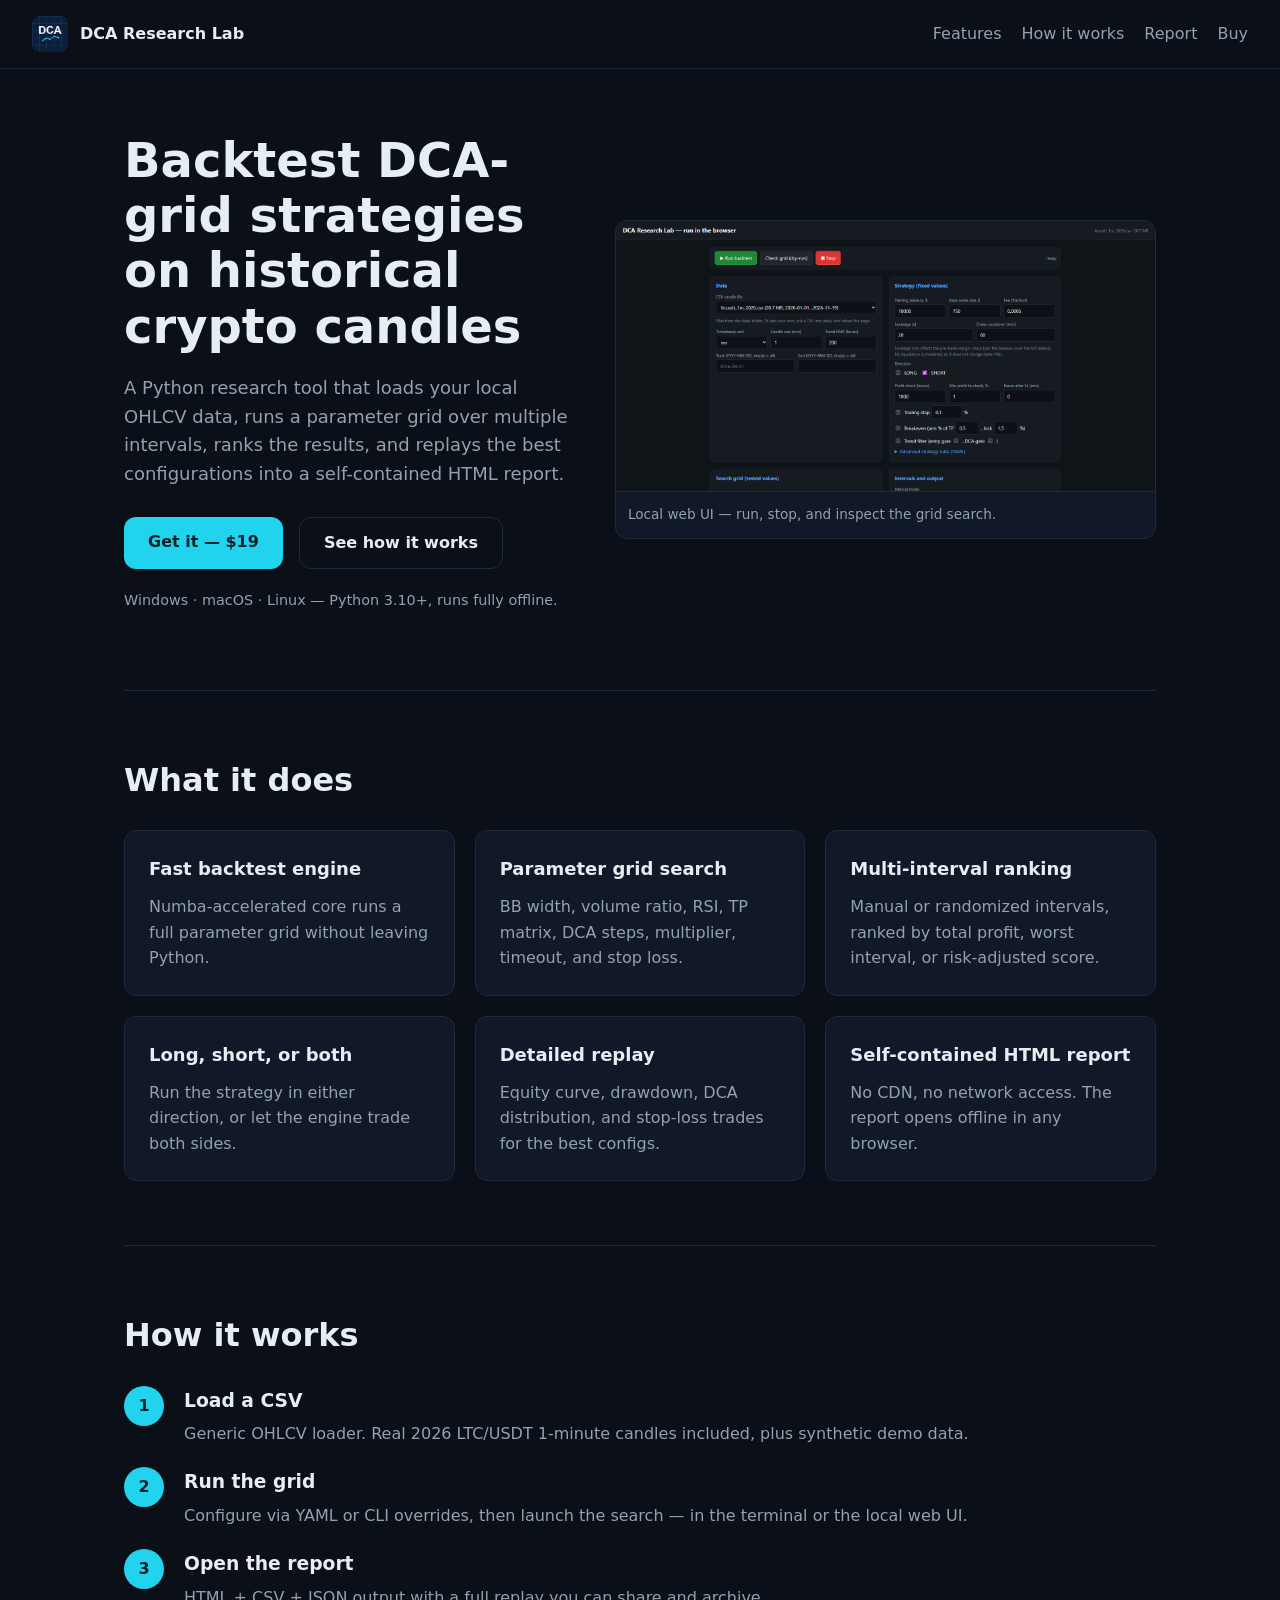
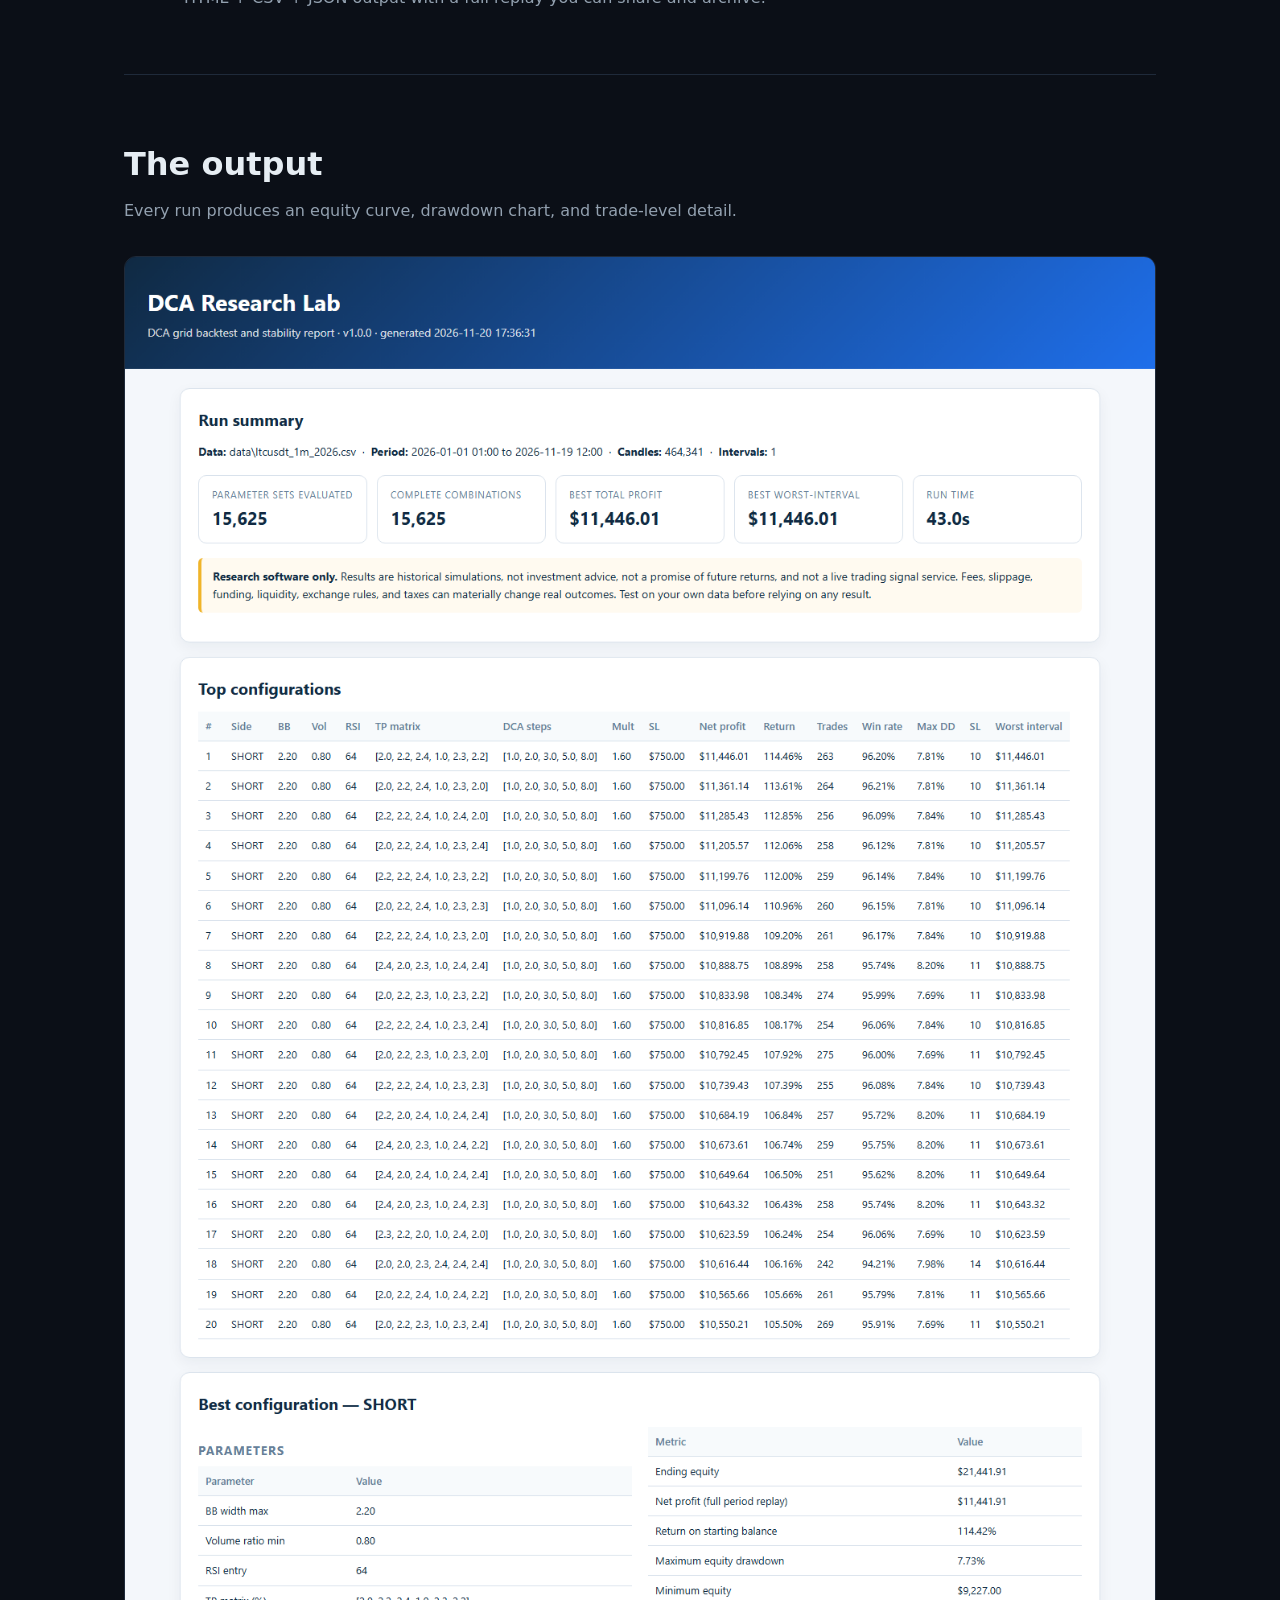
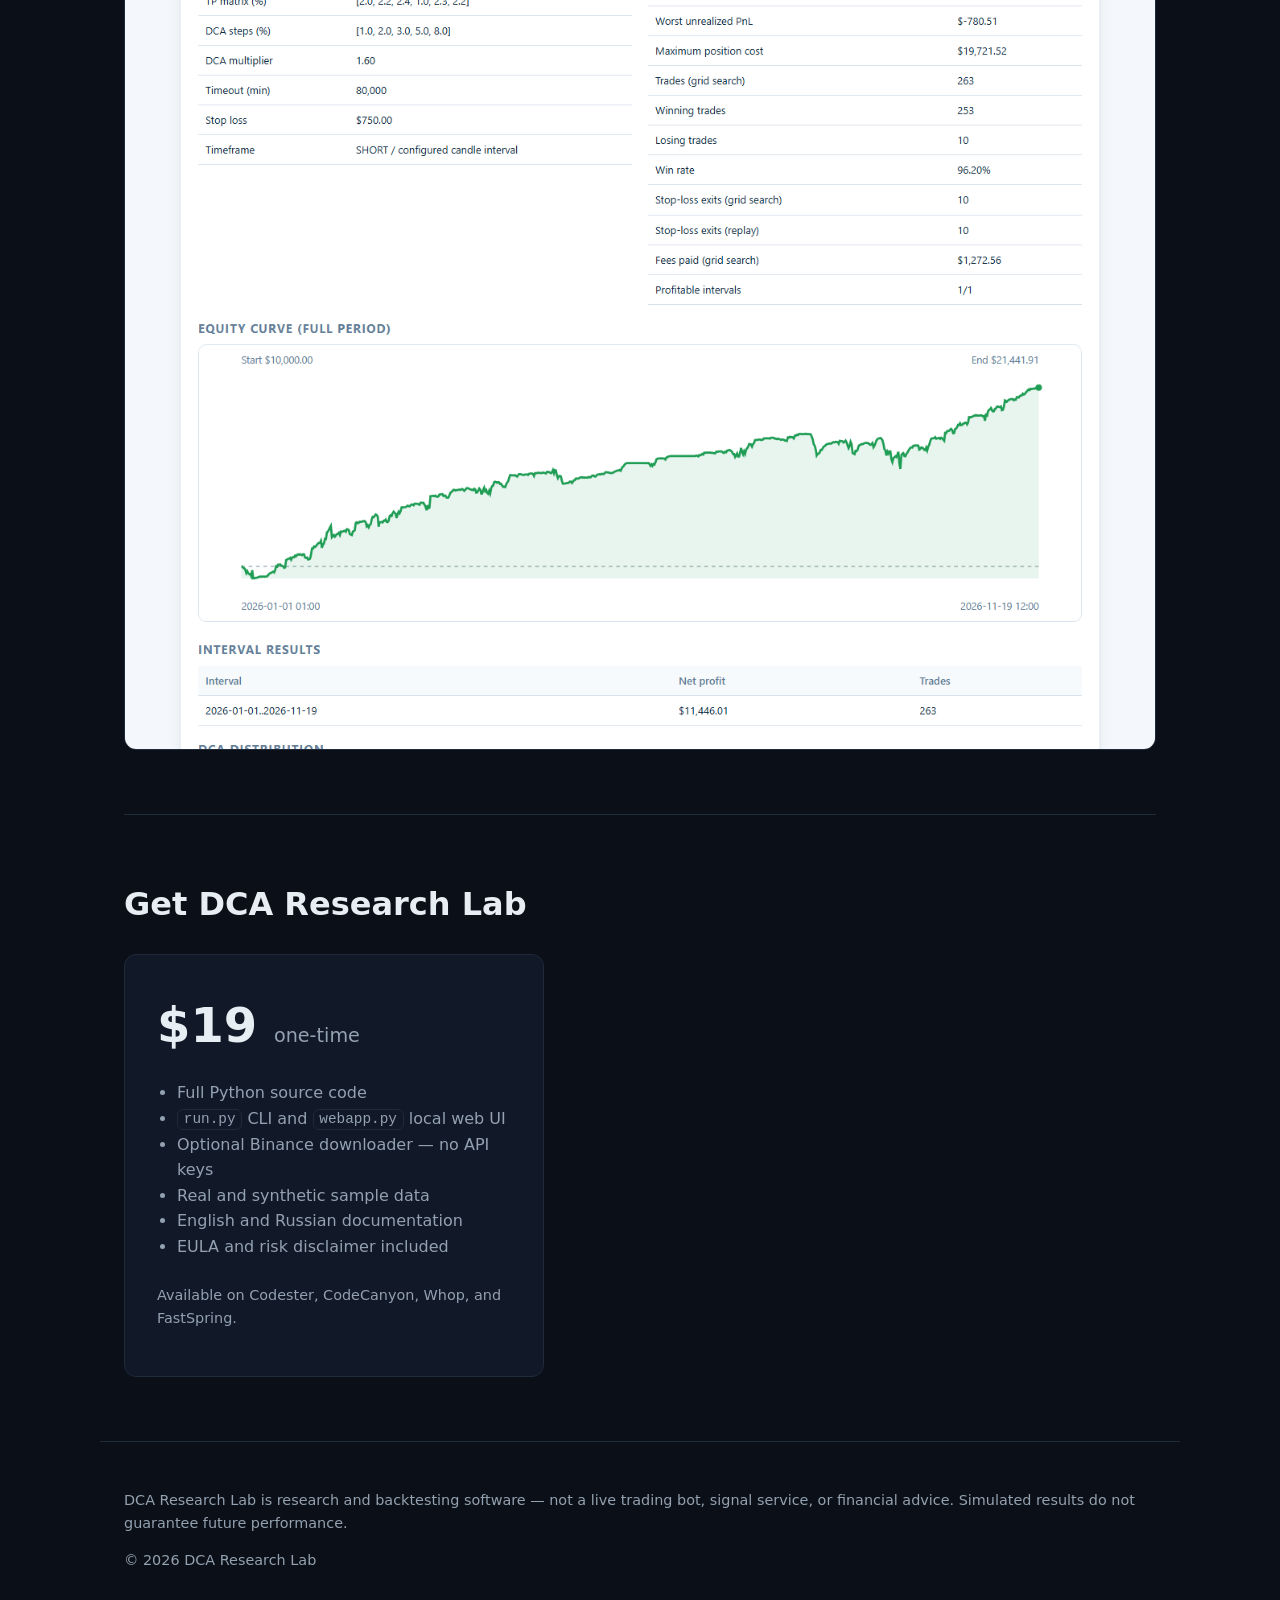
==== index.html @ 4d3b50c4 "DCA Research Lab landing page" ====
<!doctype html>
<html lang="en">
<head>
  <meta charset="utf-8" />
  <meta name="viewport" content="width=device-width, initial-scale=1" />
  <title>DCA Research Lab — Crypto DCA Backtester &amp; Grid Optimizer</title>
  <meta name="description" content="Python desktop research tool for backtesting DCA-grid strategies on local OHLCV data. Multi-interval optimization, detailed replay, and a self-contained HTML report." />
  <link rel="icon" type="image/png" href="img/icon.png" />
  <link rel="stylesheet" href="site.css" />
</head>
<body>
  <header class="topbar">
    <a class="brand" href="#top">
      <img src="img/icon.png" alt="DCA Research Lab logo" width="36" height="36" />
      <span>DCA Research Lab</span>
    </a>
    <nav aria-label="Site">
      <a href="#features">Features</a>
      <a href="#how">How it works</a>
      <a href="#report">Report</a>
      <a href="#buy">Buy</a>
    </nav>
  </header>

  <main id="top">
    <section class="hero">
      <div class="hero-copy">
        <h1>Backtest DCA-grid strategies on historical crypto candles</h1>
        <p class="lede">
          A Python research tool that loads your local OHLCV data, runs a parameter
          grid over multiple intervals, ranks the results, and replays the best
          configurations into a self-contained HTML report.
        </p>
        <div class="cta-row">
          <a class="btn btn-primary" href="#buy">Get it — $19</a>
          <a class="btn btn-ghost" href="#how">See how it works</a>
        </div>
        <p class="hint">Windows · macOS · Linux — Python 3.10+, runs fully offline.</p>
      </div>
      <figure class="hero-shot">
        <img src="img/ui.png" alt="DCA Research Lab web interface" width="1600" height="800" />
        <figcaption>Local web UI — run, stop, and inspect the grid search.</figcaption>
      </figure>
    </section>

    <section id="features" class="section">
      <h2>What it does</h2>
      <div class="grid">
        <article class="card">
          <h3>Fast backtest engine</h3>
          <p>Numba-accelerated core runs a full parameter grid without leaving Python.</p>
        </article>
        <article class="card">
          <h3>Parameter grid search</h3>
          <p>BB width, volume ratio, RSI, TP matrix, DCA steps, multiplier, timeout, and stop loss.</p>
        </article>
        <article class="card">
          <h3>Multi-interval ranking</h3>
          <p>Manual or randomized intervals, ranked by total profit, worst interval, or risk-adjusted score.</p>
        </article>
        <article class="card">
          <h3>Long, short, or both</h3>
          <p>Run the strategy in either direction, or let the engine trade both sides.</p>
        </article>
        <article class="card">
          <h3>Detailed replay</h3>
          <p>Equity curve, drawdown, DCA distribution, and stop-loss trades for the best configs.</p>
        </article>
        <article class="card">
          <h3>Self-contained HTML report</h3>
          <p>No CDN, no network access. The report opens offline in any browser.</p>
        </article>
      </div>
    </section>

    <section id="how" class="section">
      <h2>How it works</h2>
      <ol class="steps">
        <li><span>1</span><div><h3>Load a CSV</h3><p>Generic OHLCV loader. Real 2026 LTC/USDT 1-minute candles included, plus synthetic demo data.</p></div></li>
        <li><span>2</span><div><h3>Run the grid</h3><p>Configure via YAML or CLI overrides, then launch the search — in the terminal or the local web UI.</p></div></li>
        <li><span>3</span><div><h3>Open the report</h3><p>HTML + CSV + JSON output with a full replay you can share and archive.</p></div></li>
      </ol>
    </section>

    <section id="report" class="section">
      <h2>The output</h2>
      <p class="section-lede">Every run produces an equity curve, drawdown chart, and trade-level detail.</p>
      <figure class="report-shot">
        <img src="img/report.png" alt="DCA Research Lab HTML report" width="1280" height="2600" />
      </figure>
    </section>

    <section id="buy" class="section">
      <h2>Get DCA Research Lab</h2>
      <div class="buy-card">
        <p class="price">$19 <span>one-time</span></p>
        <ul>
          <li>Full Python source code</li>
          <li><code>run.py</code> CLI and <code>webapp.py</code> local web UI</li>
          <li>Optional Binance downloader — no API keys</li>
          <li>Real and synthetic sample data</li>
          <li>English and Russian documentation</li>
          <li>EULA and risk disclaimer included</li>
        </ul>
        <p class="hint">Available on Codester, CodeCanyon, Whop, and FastSpring.</p>
      </div>
    </section>
  </main>

  <footer>
    <p>
      DCA Research Lab is research and backtesting software — not a live trading bot,
      signal service, or financial advice. Simulated results do not guarantee future
      performance.
    </p>
    <p class="muted">&copy; 2026 DCA Research Lab</p>
  </footer>
</body>
</html>
---- site.css ----
:root {
  --site-bg: #0b0f17;
  --site-fg: #e6edf3;
  --site-accent: #22d3ee;
  --site-on-accent: #06222a;
  --site-surface: #111827;
  --site-muted: #93a1b0;
  --site-border: #1f2a3a;
  --site-font: "Segoe UI", system-ui, -apple-system, sans-serif;
  --site-radius: 12px;
  --site-space: 1;
  --site-type: 1;
  --site-motion: 1;
}

* { box-sizing: border-box; }

html { scroll-behavior: smooth; }

body {
  margin: 0;
  background: var(--site-bg);
  color: var(--site-fg);
  font-family: var(--site-font);
  line-height: 1.6;
  -webkit-font-smoothing: antialiased;
}

a { color: var(--site-accent); text-decoration: none; }
a:hover { text-decoration: underline; }

img { max-width: 100%; height: auto; display: block; }

code {
  background: var(--site-surface);
  border: 1px solid var(--site-border);
  border-radius: 6px;
  padding: 0.1em 0.4em;
  font-family: ui-monospace, "Cascadia Code", Consolas, monospace;
  font-size: 0.9em;
}

/* Top bar */
.topbar {
  position: sticky;
  top: 0;
  z-index: 10;
  display: flex;
  align-items: center;
  justify-content: space-between;
  gap: calc(24px * var(--site-space, 1));
  padding: calc(16px * var(--site-space, 1)) calc(32px * var(--site-space, 1));
  background: var(--site-bg);
  border-bottom: 1px solid var(--site-border);
}

.brand {
  display: flex;
  align-items: center;
  gap: 12px;
  color: var(--site-fg);
  font-weight: 600;
}
.brand:hover { text-decoration: none; }
.brand img { border-radius: 8px; }

.topbar nav {
  display: flex;
  gap: calc(20px * var(--site-space, 1));
}
.topbar nav a { color: var(--site-muted); }
.topbar nav a:hover { color: var(--site-fg); }

/* Sections */
main { max-width: 1080px; margin: 0 auto; padding: 0 calc(24px * var(--site-space, 1)); }

.section {
  padding: calc(64px * var(--site-space, 1)) 0;
  border-top: 1px solid var(--site-border);
}
.section h2 {
  font-size: calc(32px * var(--site-type, 1));
  margin: 0 0 calc(24px * var(--site-space, 1));
}
.section-lede {
  color: var(--site-muted);
  margin: calc(-16px * var(--site-space, 1)) 0 calc(32px * var(--site-space, 1));
}

/* Hero */
.hero {
  display: grid;
  grid-template-columns: 1fr 1.2fr;
  gap: calc(40px * var(--site-space, 1));
  align-items: center;
  padding: calc(64px * var(--site-space, 1)) 0;
}
.hero h1 {
  font-size: calc(48px * var(--site-type, 1));
  line-height: 1.15;
  margin: 0 0 calc(20px * var(--site-space, 1));
}
.lede {
  font-size: calc(18px * var(--site-type, 1));
  color: var(--site-muted);
  margin: 0 0 calc(28px * var(--site-space, 1));
}
.cta-row {
  display: flex;
  flex-wrap: wrap;
  gap: calc(16px * var(--site-space, 1));
}
.hint {
  color: var(--site-muted);
  font-size: 0.9em;
  margin-top: calc(20px * var(--site-space, 1));
}
.hero-shot {
  margin: 0;
  border: 1px solid var(--site-border);
  border-radius: var(--site-radius);
  overflow: hidden;
  background: var(--site-surface);
}
.hero-shot figcaption {
  padding: calc(12px * var(--site-space, 1));
  color: var(--site-muted);
  font-size: 0.85em;
  border-top: 1px solid var(--site-border);
}

/* Buttons */
.btn {
  display: inline-block;
  padding: calc(12px * var(--site-space, 1)) calc(24px * var(--site-space, 1));
  border-radius: var(--site-radius);
  font-weight: 600;
  transition: transform calc(180ms * var(--site-motion, 1)) ease,
              background-color calc(180ms * var(--site-motion, 1)) ease;
}
.btn:hover { text-decoration: none; }
.btn-primary {
  background: var(--site-accent);
  color: var(--site-on-accent);
}
.btn-primary:hover { transform: translateY(-1px); }
.btn-ghost {
  color: var(--site-fg);
  border: 1px solid var(--site-border);
}
.btn-ghost:hover { background: var(--site-surface); }

/* Feature cards */
.grid {
  display: grid;
  grid-template-columns: repeat(3, 1fr);
  gap: calc(20px * var(--site-space, 1));
}
.card {
  background: var(--site-surface);
  border: 1px solid var(--site-border);
  border-radius: var(--site-radius);
  padding: calc(24px * var(--site-space, 1));
  transition: border-color calc(180ms * var(--site-motion, 1)) ease;
}
.card:hover { border-color: var(--site-accent); }
.card h3 {
  margin: 0 0 calc(10px * var(--site-space, 1));
  font-size: calc(18px * var(--site-type, 1));
}
.card p { margin: 0; color: var(--site-muted); }

/* Steps */
.steps {
  list-style: none;
  margin: 0;
  padding: 0;
  display: grid;
  gap: calc(20px * var(--site-space, 1));
}
.steps li {
  display: flex;
  gap: calc(20px * var(--site-space, 1));
  align-items: flex-start;
}
.steps li > span {
  flex: 0 0 auto;
  width: 40px;
  height: 40px;
  display: grid;
  place-items: center;
  border-radius: 50%;
  background: var(--site-accent);
  color: var(--site-on-accent);
  font-weight: 700;
}
.steps h3 { margin: 0 0 6px; }
.steps p { margin: 0; color: var(--site-muted); }

/* Report */
.report-shot {
  margin: 0;
  border: 1px solid var(--site-border);
  border-radius: var(--site-radius);
  overflow: hidden;
  background: var(--site-surface);
}

/* Buy */
.buy-card {
  max-width: 420px;
  background: var(--site-surface);
  border: 1px solid var(--site-border);
  border-radius: var(--site-radius);
  padding: calc(32px * var(--site-space, 1));
}
.price {
  font-size: calc(48px * var(--site-type, 1));
  font-weight: 700;
  margin: 0 0 calc(16px * var(--site-space, 1));
}
.price span {
  font-size: 0.4em;
  font-weight: 400;
  color: var(--site-muted);
}
.buy-card ul {
  margin: 0 0 calc(24px * var(--site-space, 1));
  padding-left: 20px;
  color: var(--site-muted);
}

/* Footer */
footer {
  border-top: 1px solid var(--site-border);
  padding: calc(32px * var(--site-space, 1)) calc(24px * var(--site-space, 1));
  max-width: 1080px;
  margin: 0 auto;
  color: var(--site-muted);
  font-size: 0.9em;
}
.muted { color: var(--site-muted); }

/* Responsive */
@media (max-width: 860px) {
  .hero { grid-template-columns: 1fr; }
  .grid { grid-template-columns: 1fr 1fr; }
}
@media (max-width: 560px) {
  .grid { grid-template-columns: 1fr; }
  .topbar { flex-direction: column; align-items: flex-start; }
}

@media (prefers-reduced-motion: reduce) {
  html { scroll-behavior: auto; }
  .btn, .card { transition: none; }
}
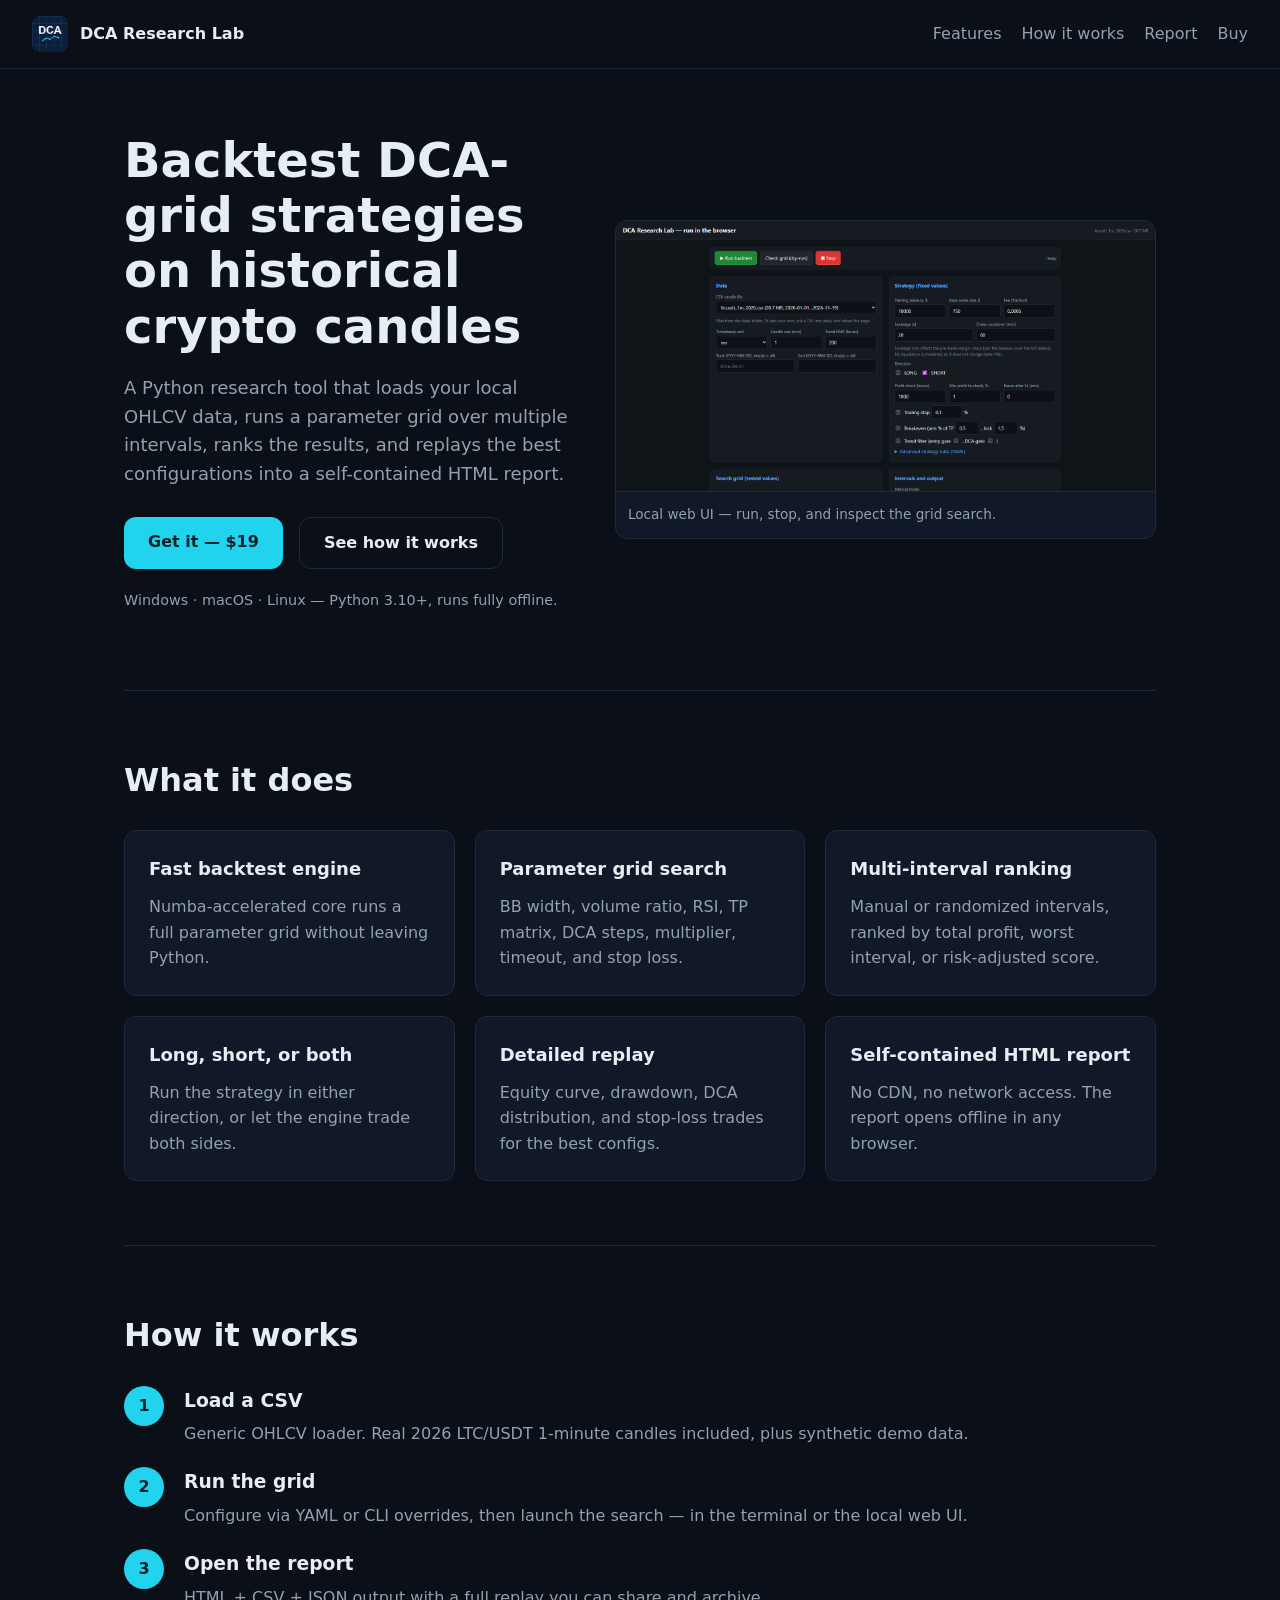
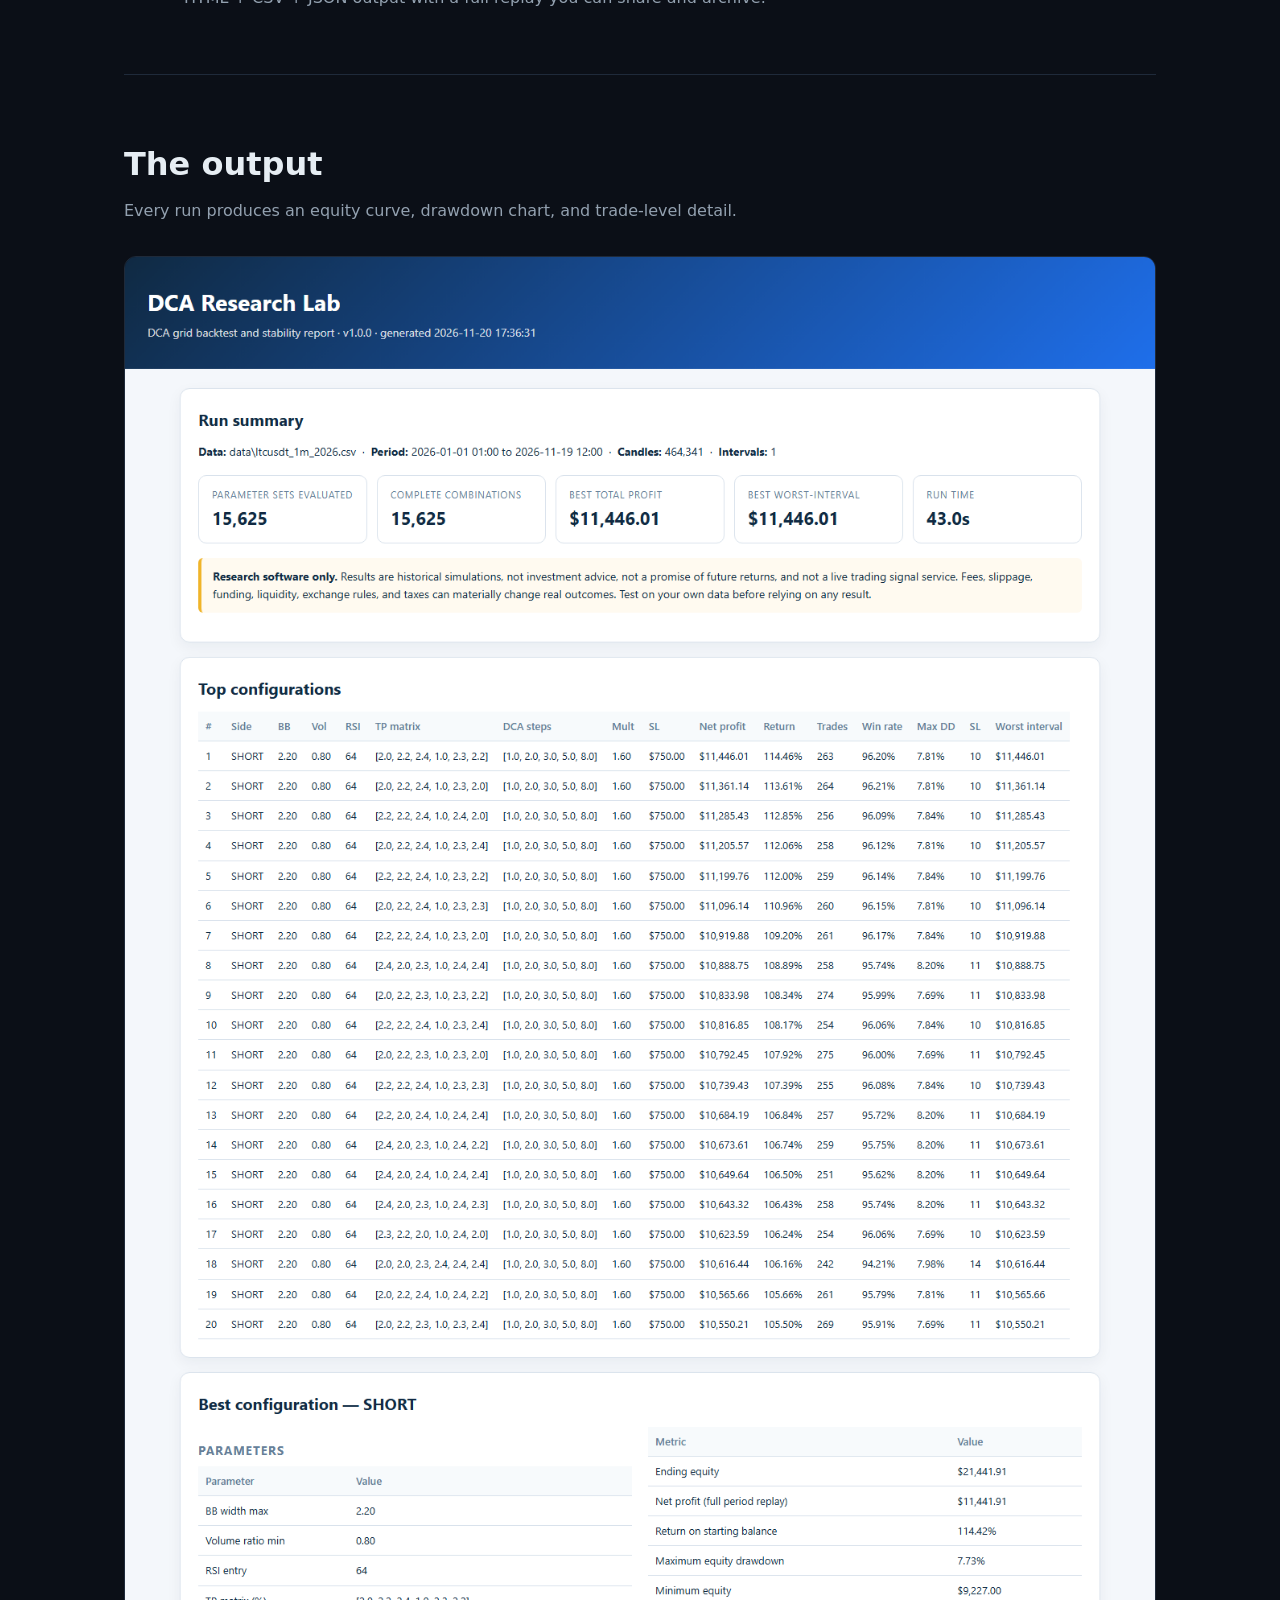
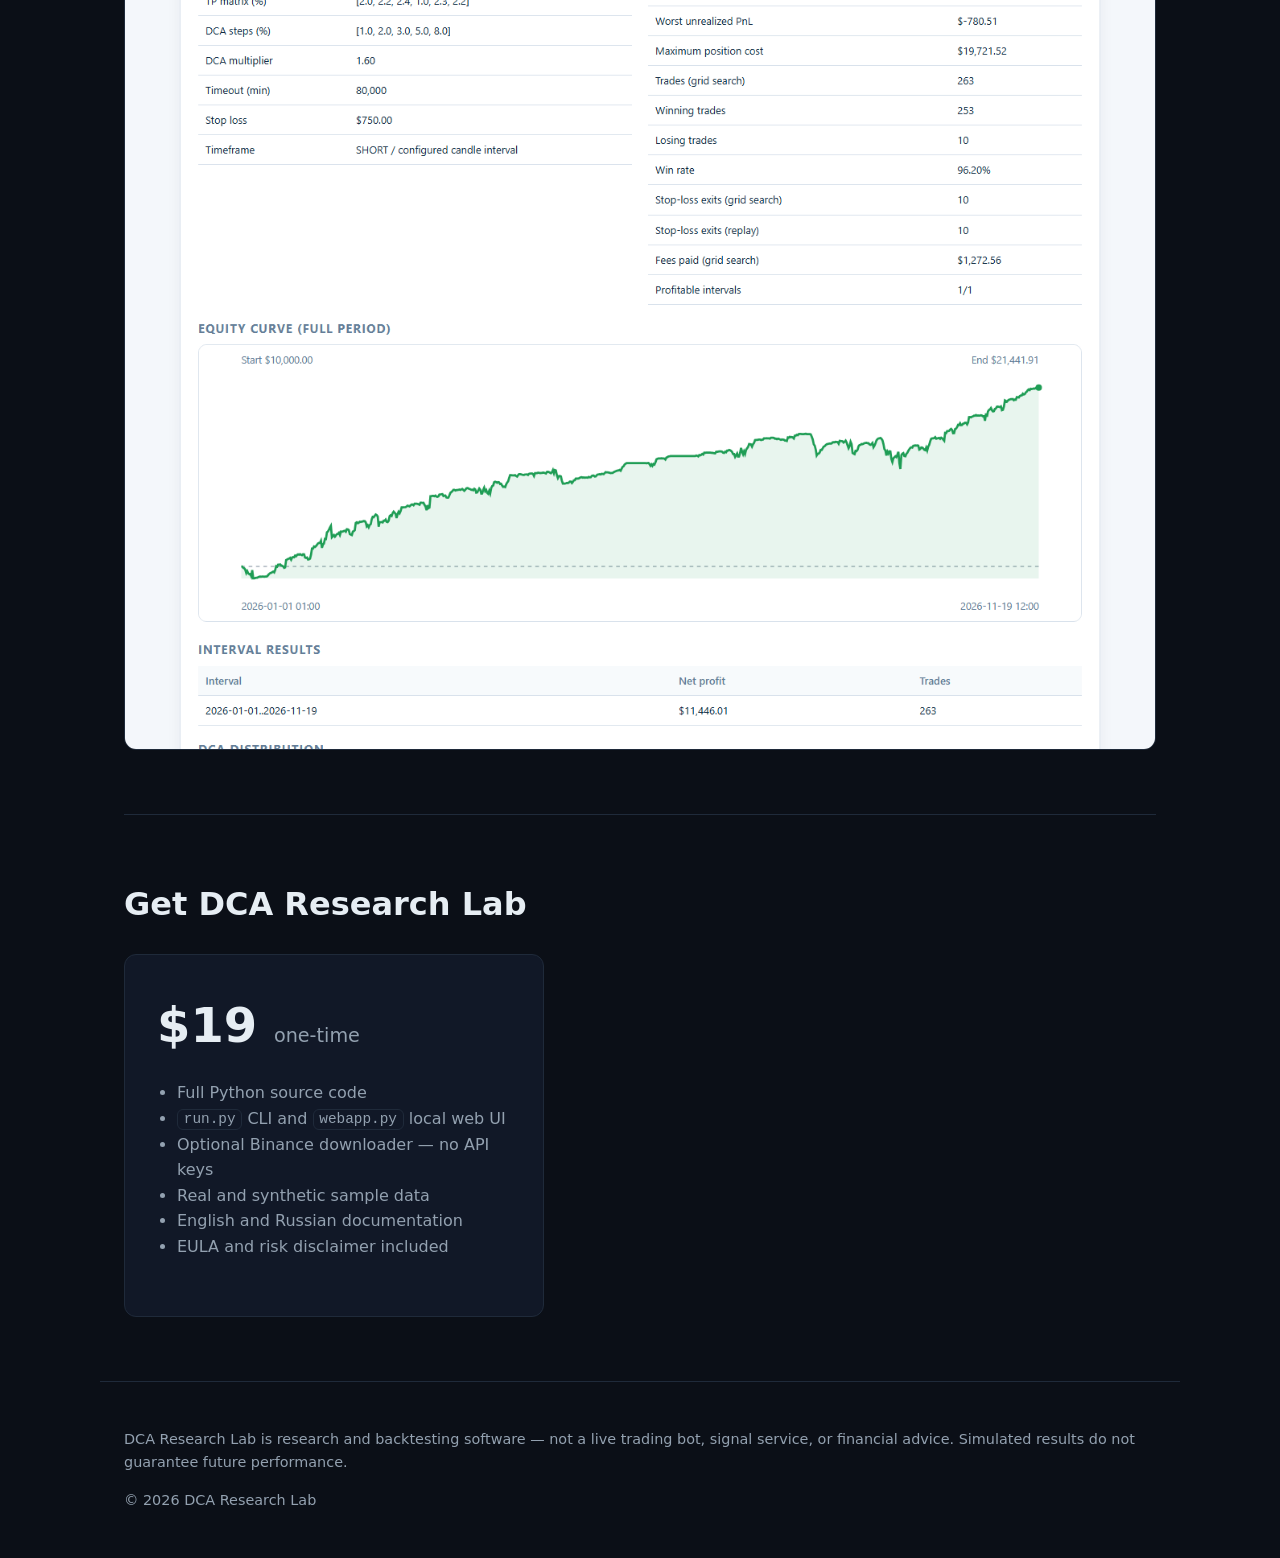
==== commit 084bf88c: "Remove marketplace availability note" ====
--- a/index.html
+++ b/index.html
@@ -102,7 +102,6 @@
           <li>English and Russian documentation</li>
           <li>EULA and risk disclaimer included</li>
         </ul>
-        <p class="hint">Available on Codester, CodeCanyon, Whop, and FastSpring.</p>
       </div>
     </section>
   </main>
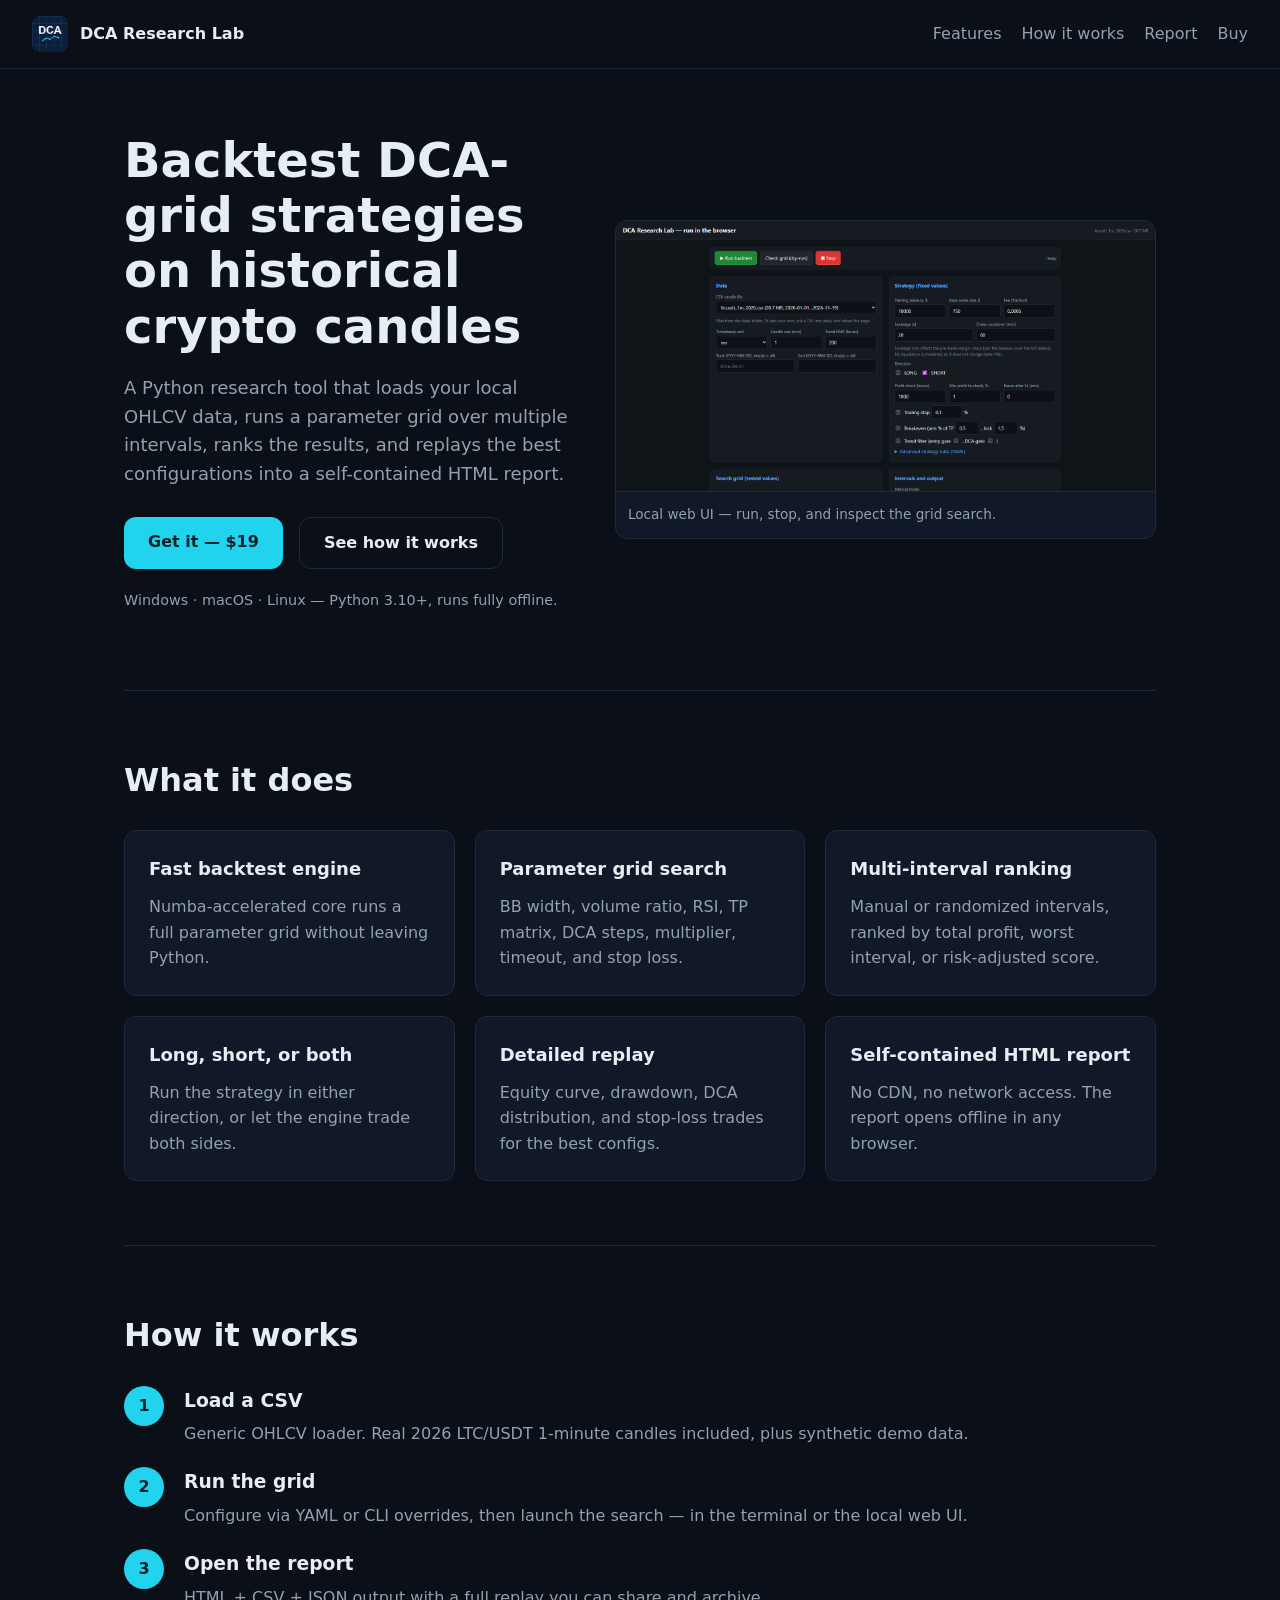
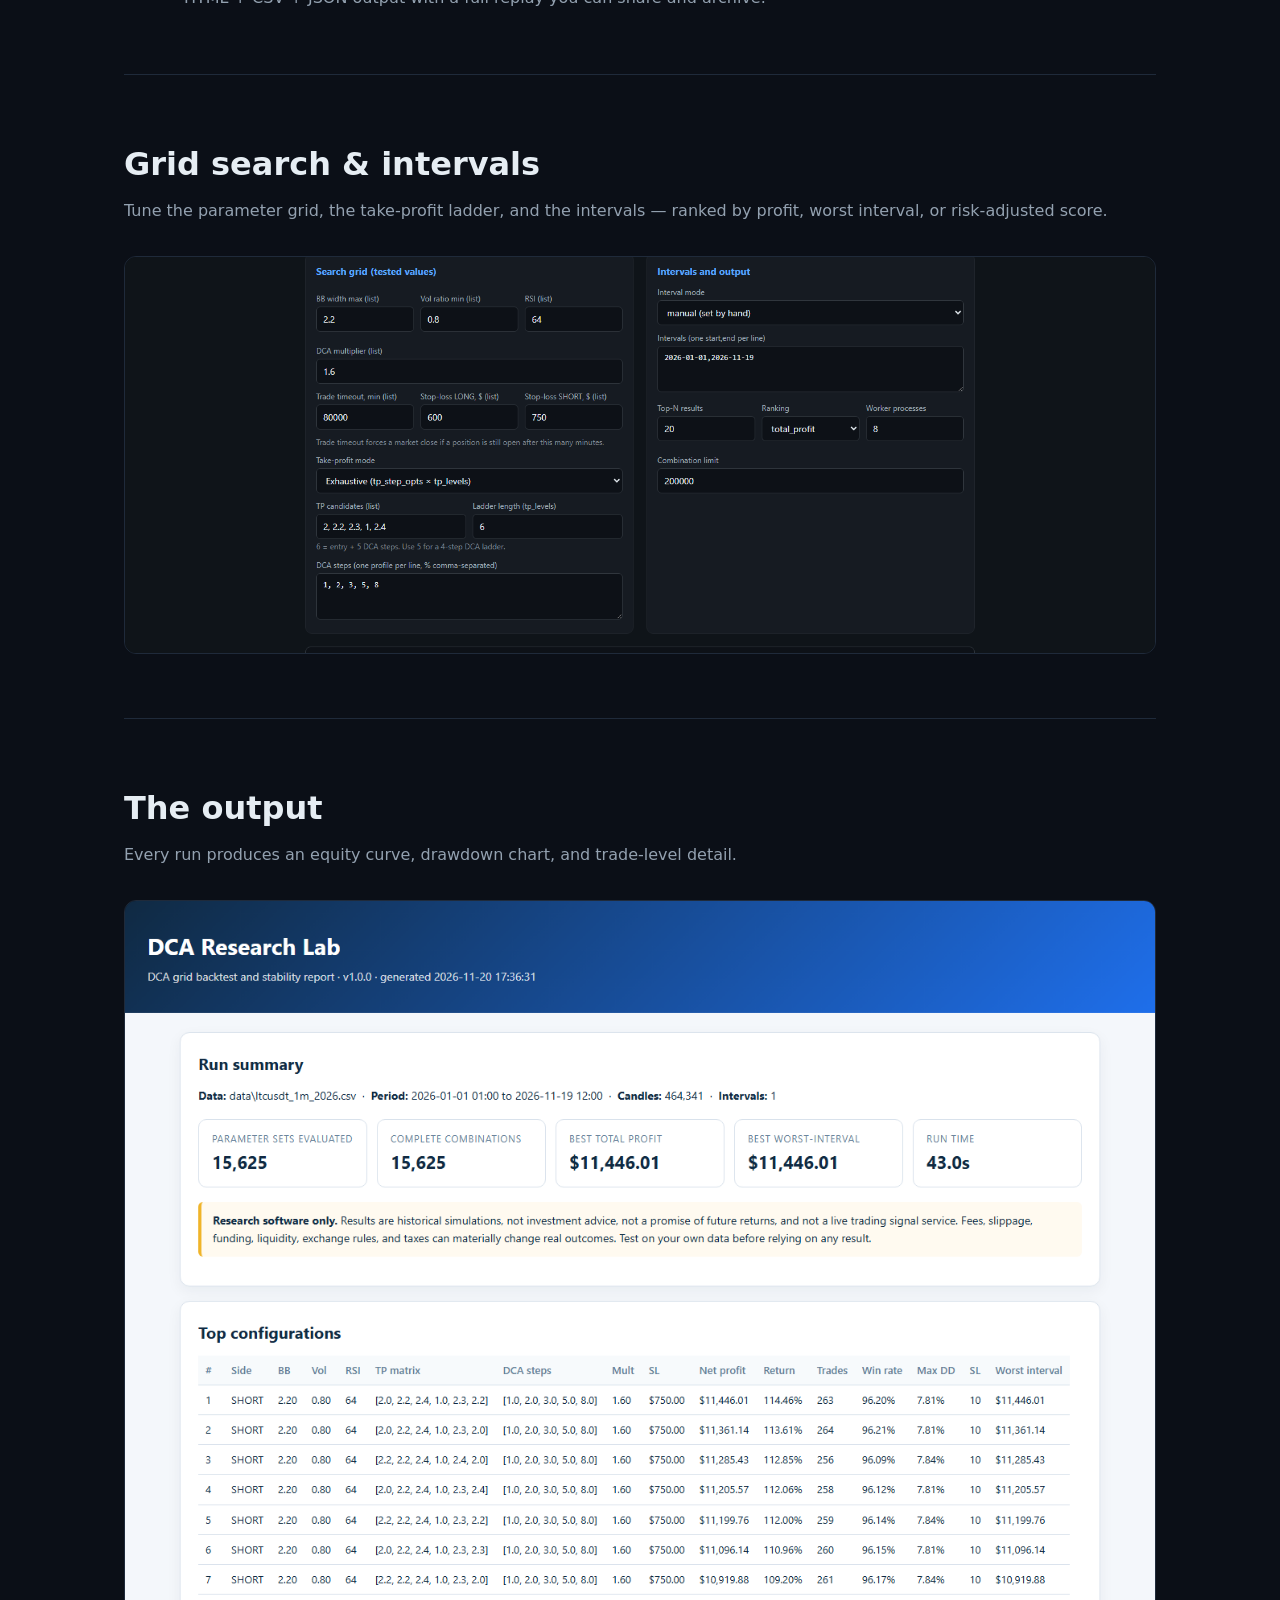
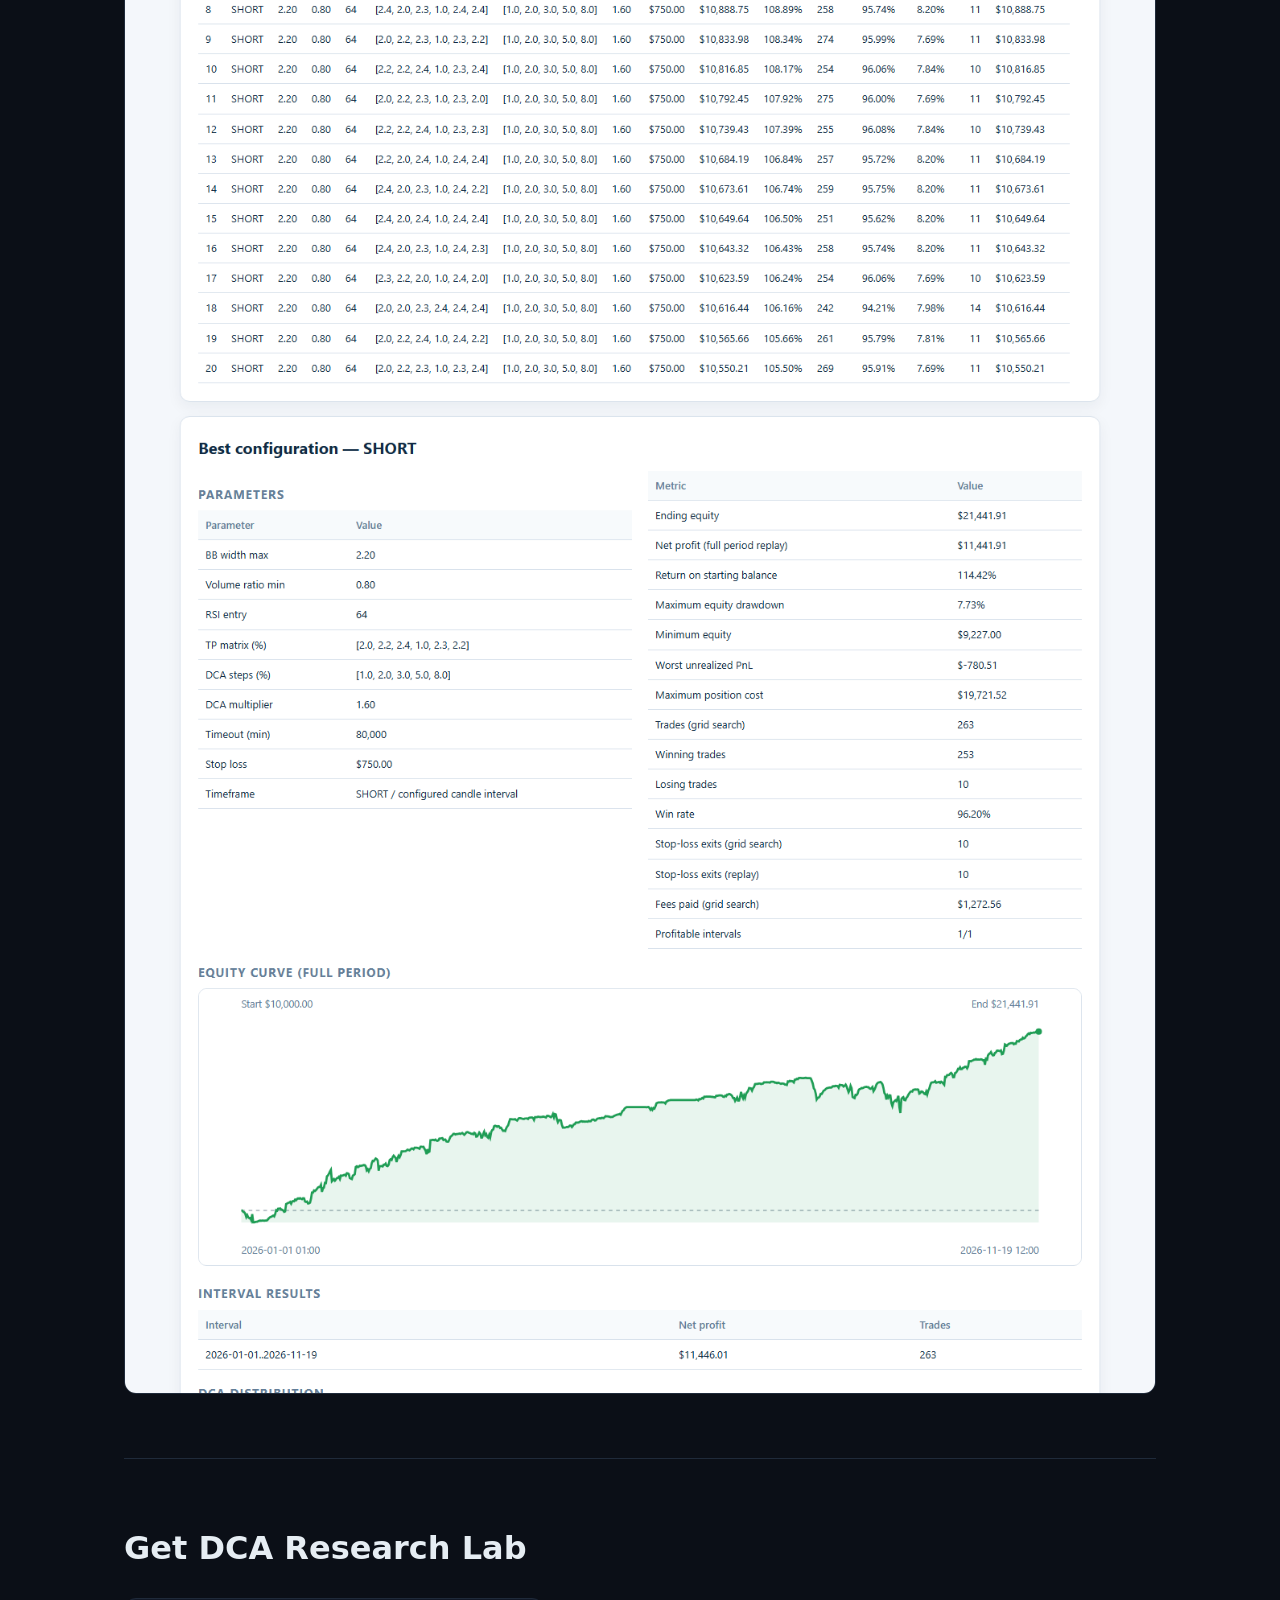
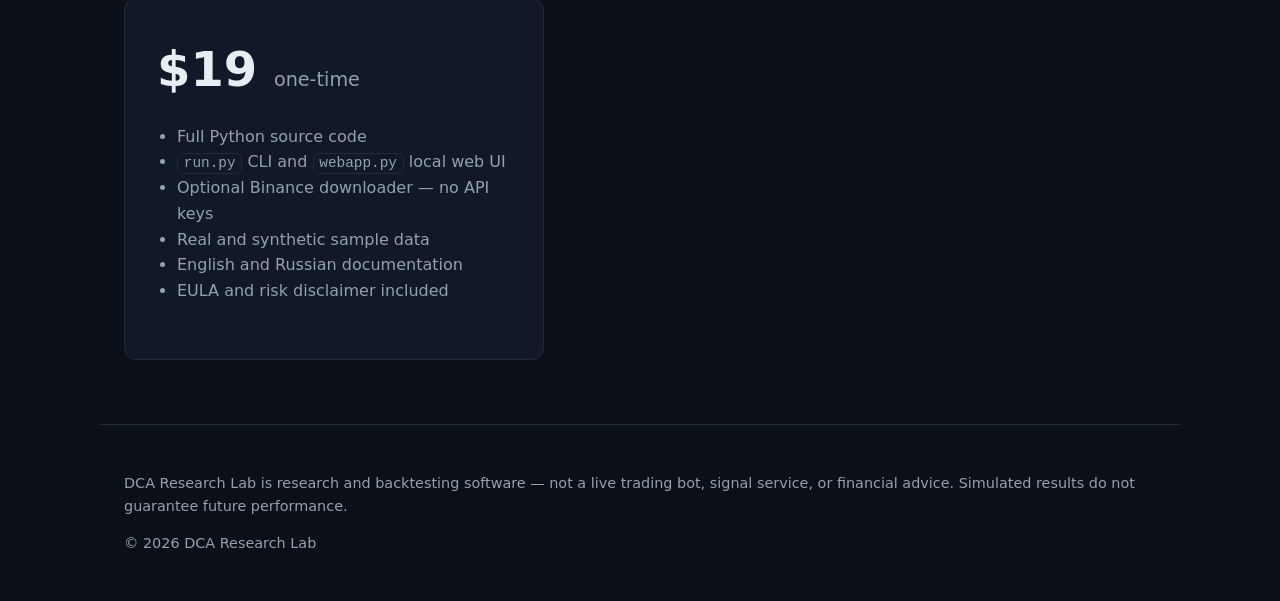
==== commit 8af908bb: "Add grid search and intervals screenshot" ====
--- a/index.html
+++ b/index.html
@@ -82,6 +82,14 @@
       </ol>
     </section>
 
+    <section id="grid" class="section">
+      <h2>Grid search &amp; intervals</h2>
+      <p class="section-lede">Tune the parameter grid, the take-profit ladder, and the intervals — ranked by profit, worst interval, or risk-adjusted score.</p>
+      <figure class="report-shot">
+        <img src="img/ui-grid.png" alt="DCA Research Lab grid search and intervals panels" width="1600" height="615" />
+      </figure>
+    </section>
+
     <section id="report" class="section">
       <h2>The output</h2>
       <p class="section-lede">Every run produces an equity curve, drawdown chart, and trade-level detail.</p>
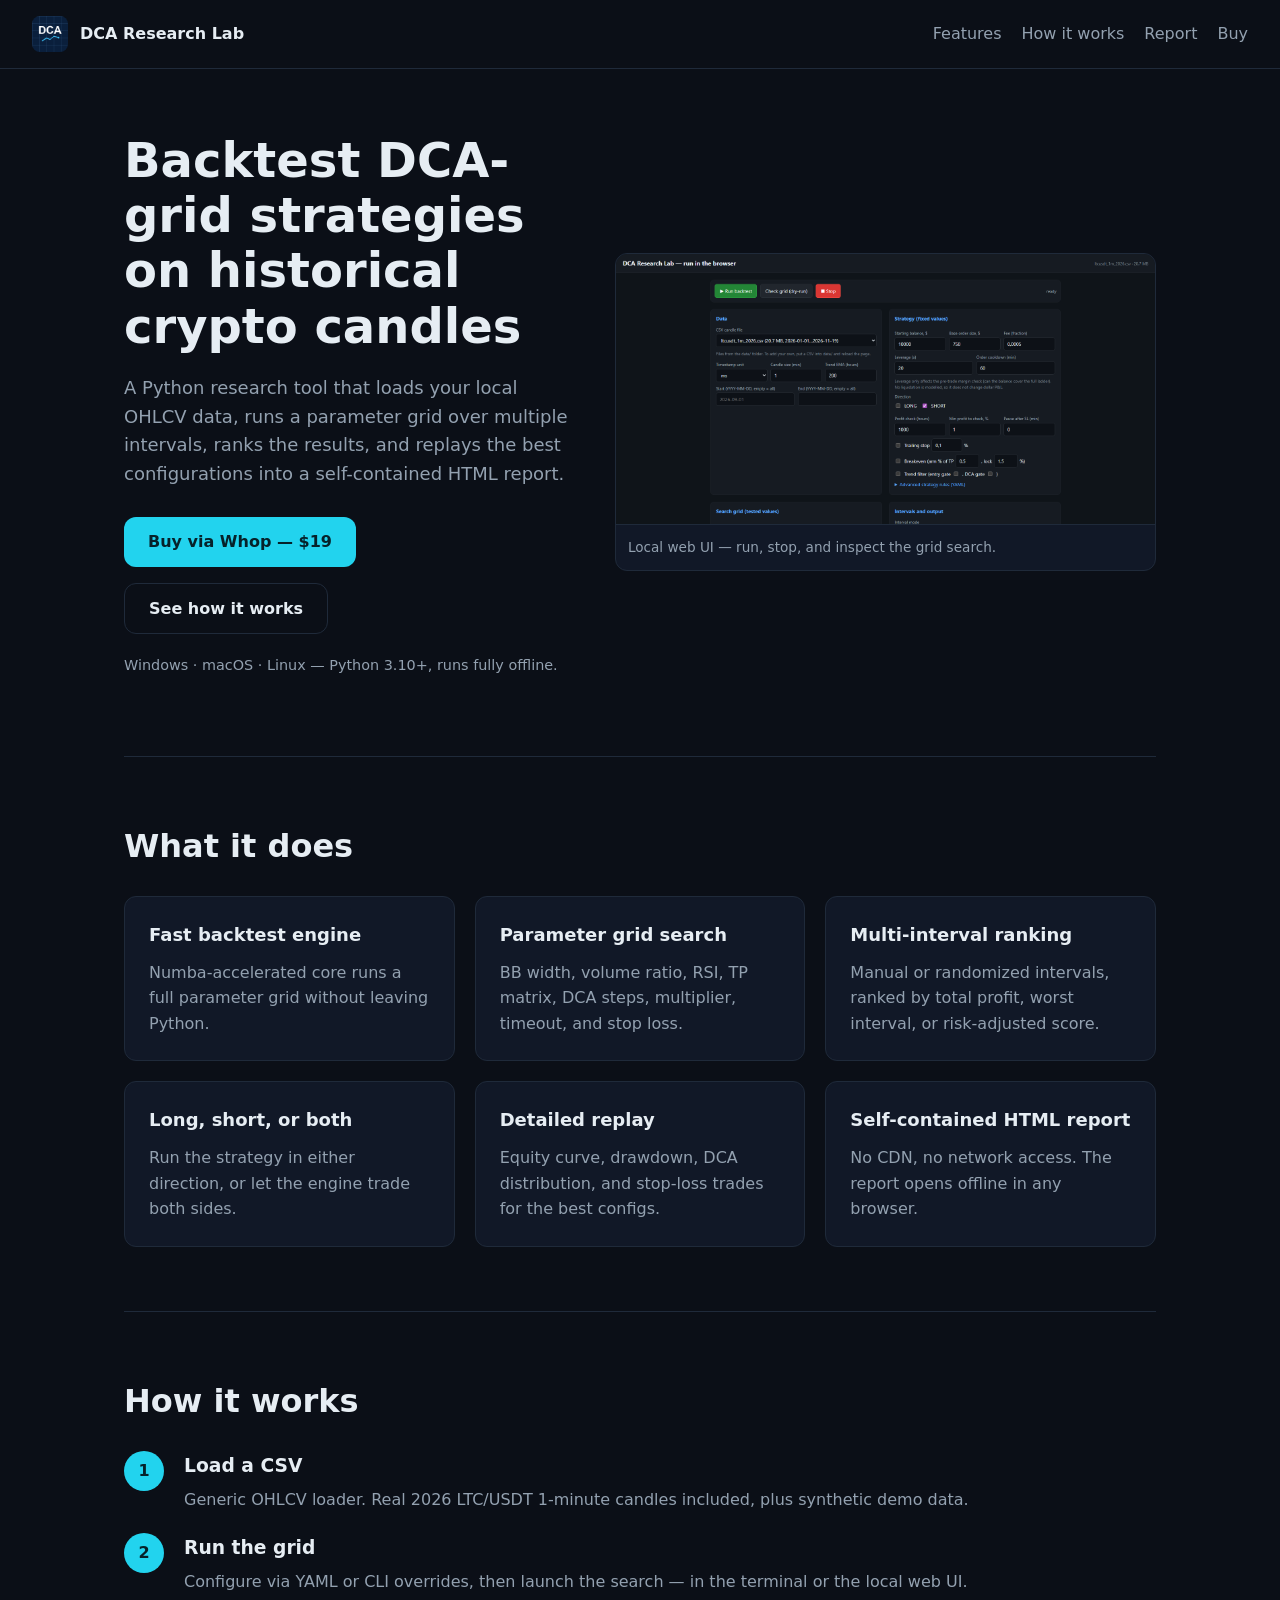
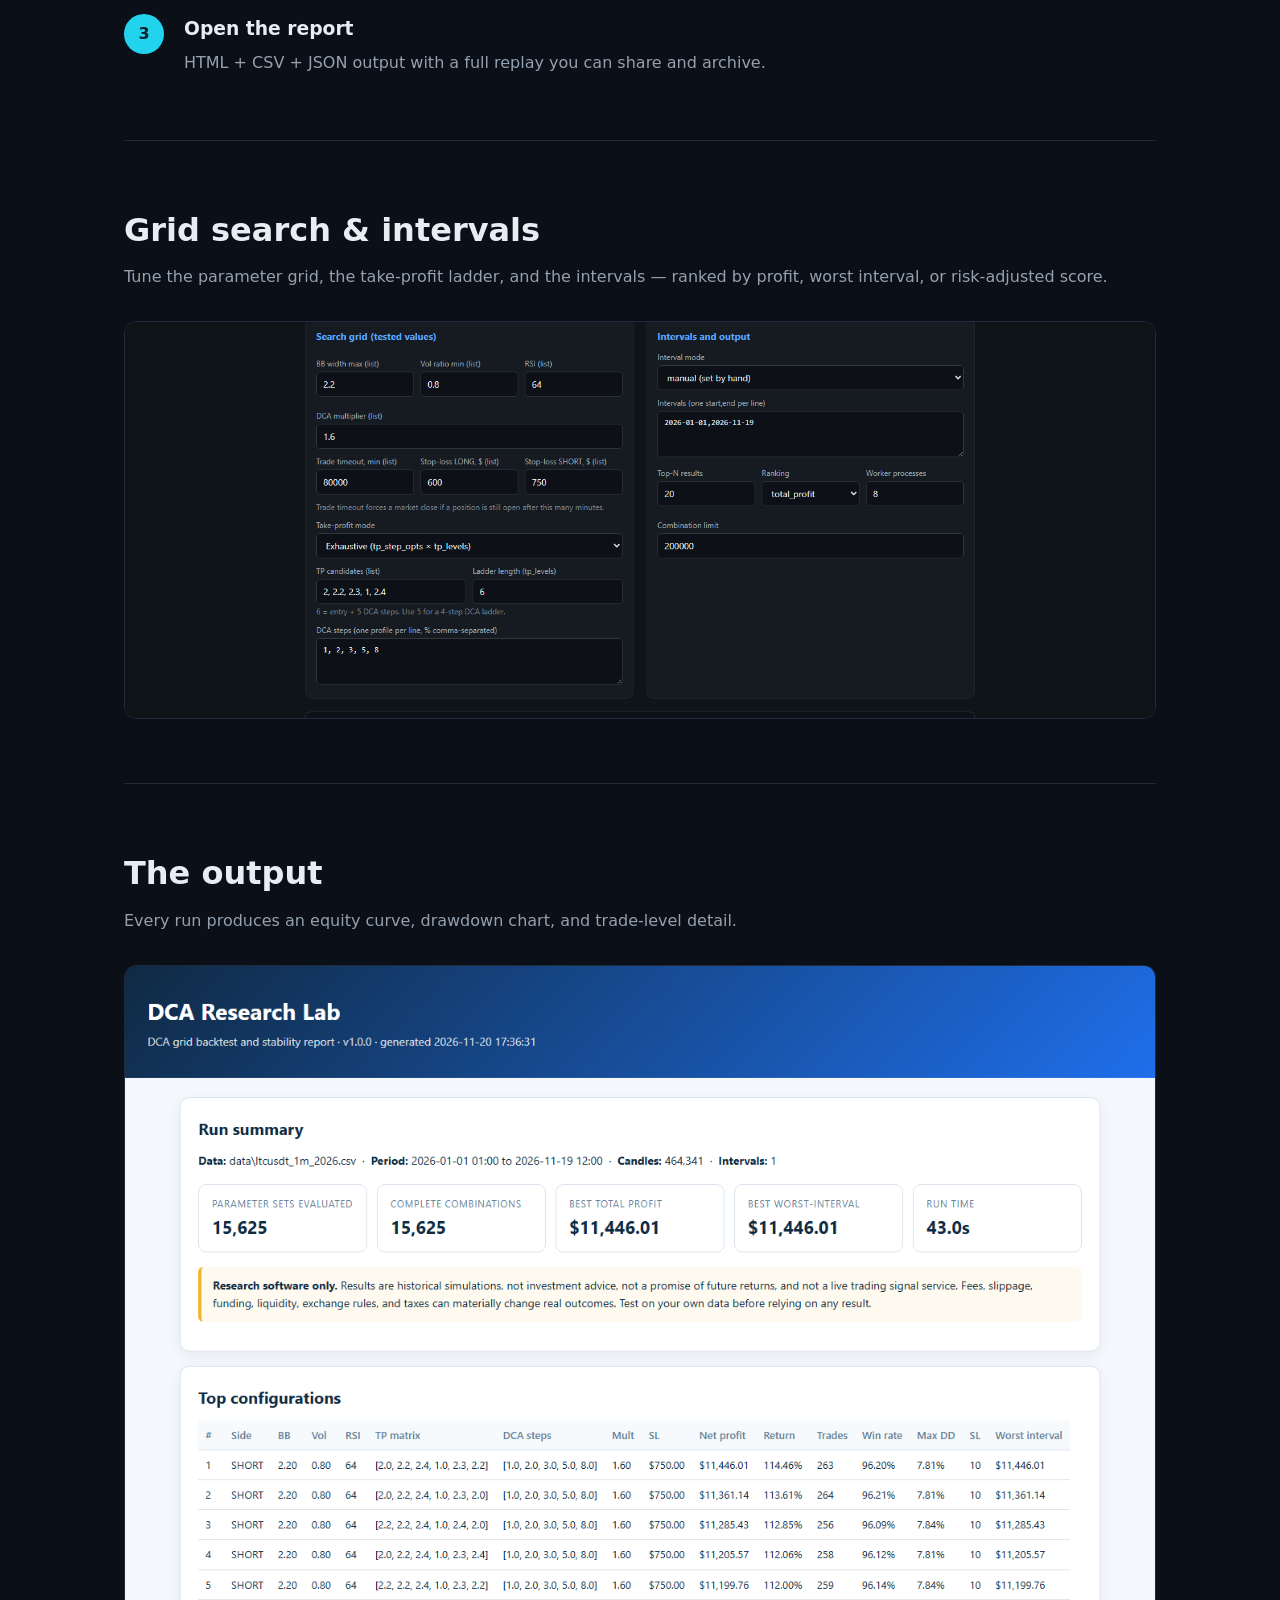
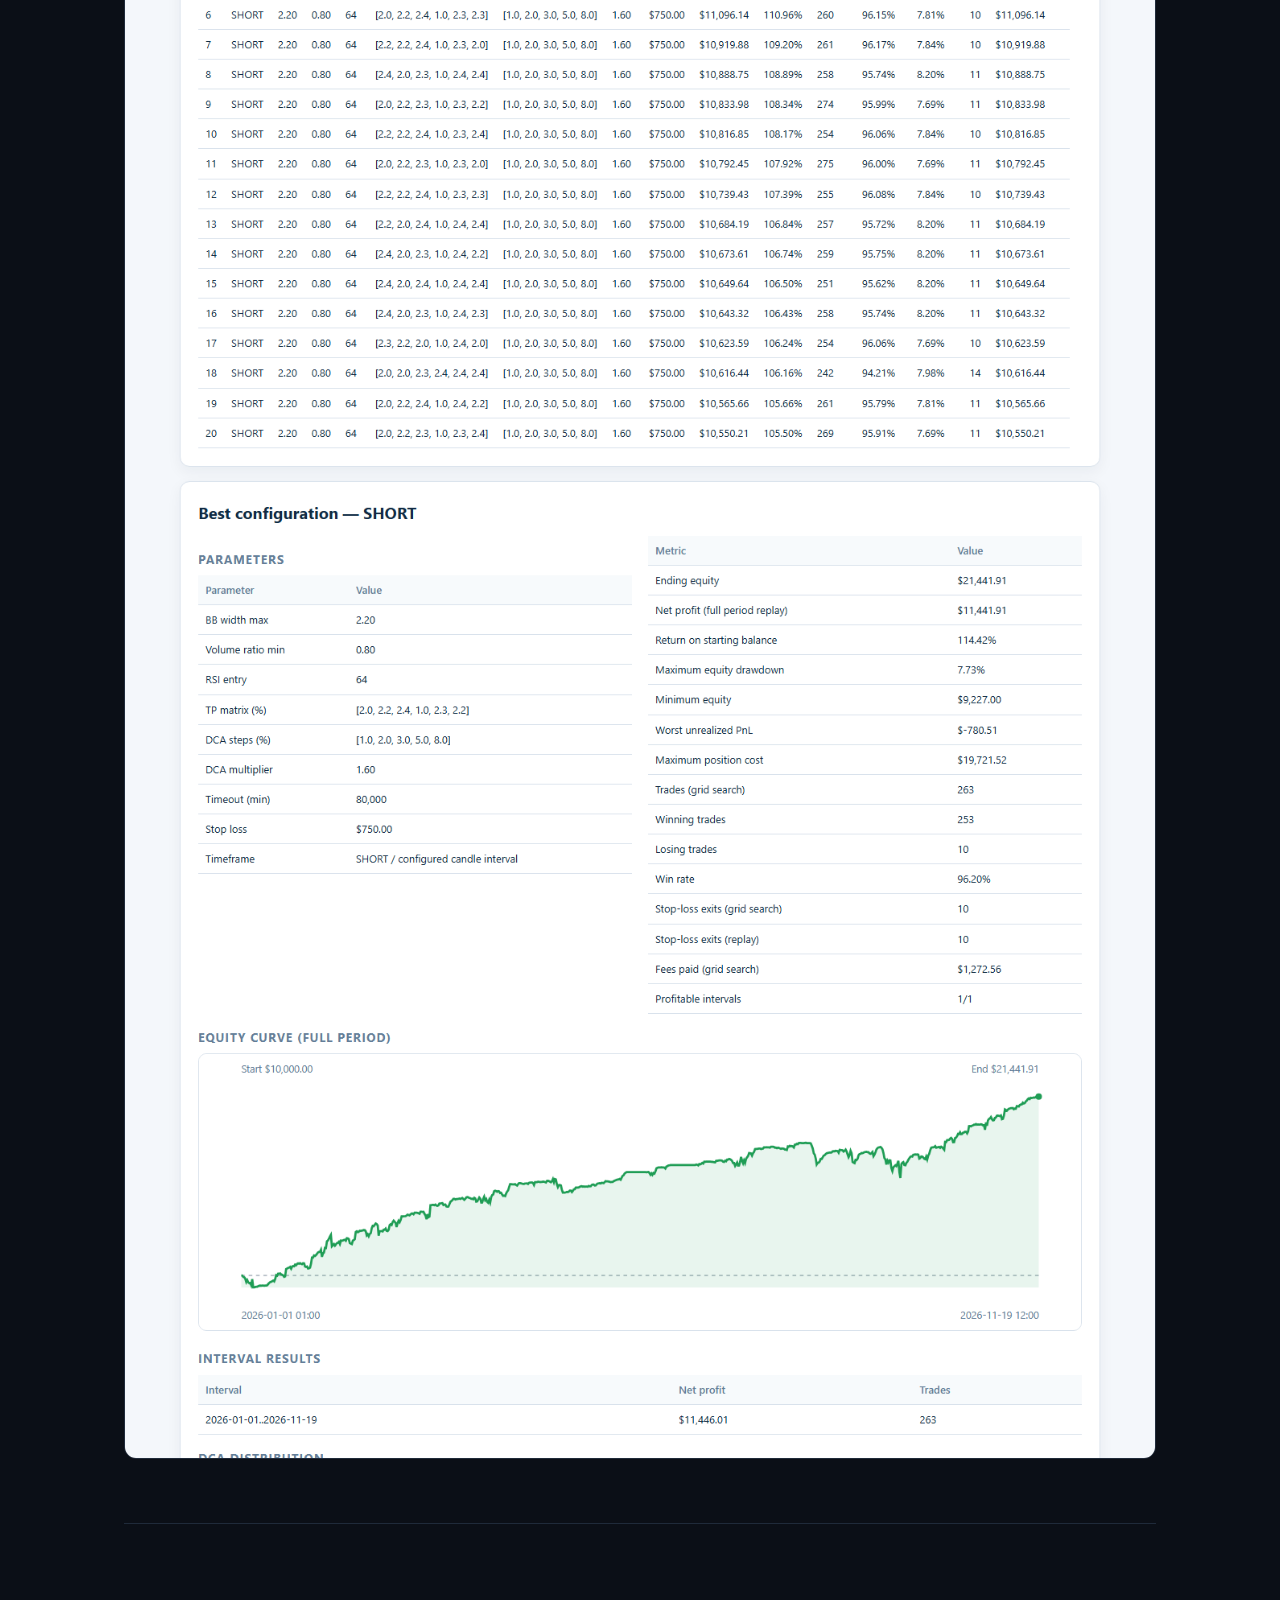
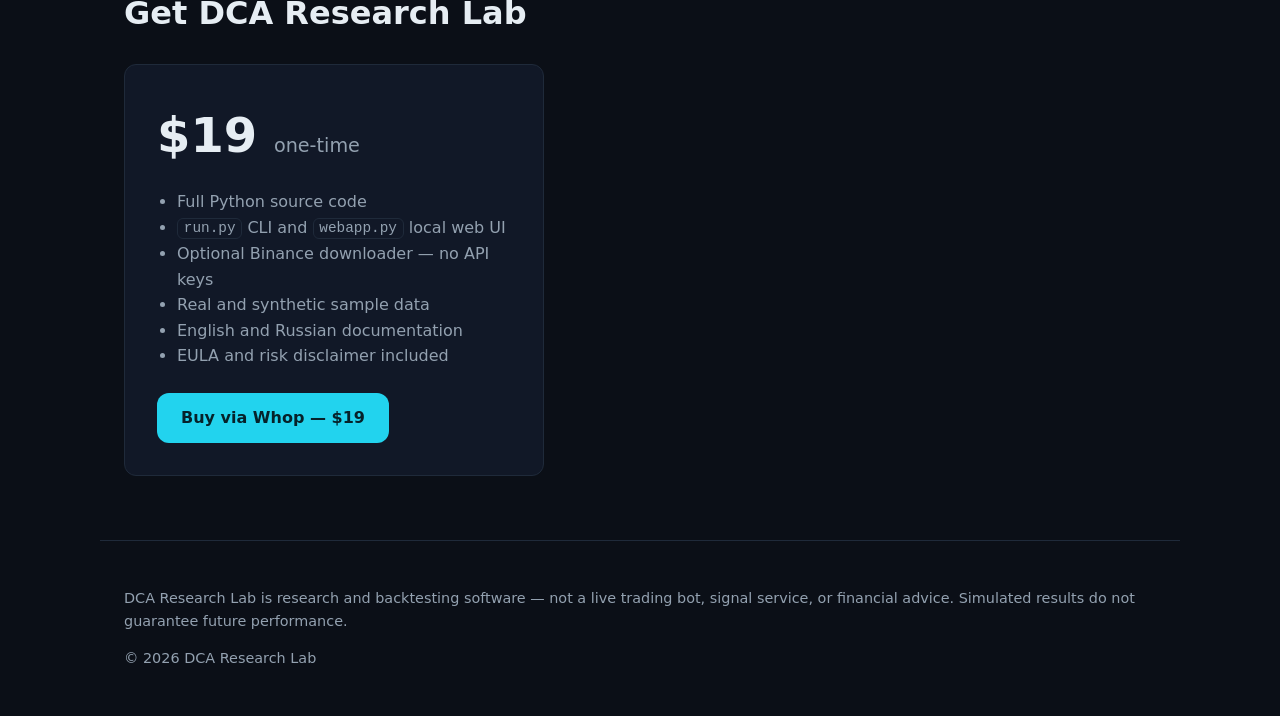
==== commit 0cfc9deb: "Add Buy via Whop button and link" ====
--- a/index.html
+++ b/index.html
@@ -32,7 +32,7 @@
           configurations into a self-contained HTML report.
         </p>
         <div class="cta-row">
-          <a class="btn btn-primary" href="#buy">Get it — $19</a>
+          <a class="btn btn-primary" href="https://dca-ltc.whop.site/" target="_blank" rel="noopener">Buy via Whop — $19</a>
           <a class="btn btn-ghost" href="#how">See how it works</a>
         </div>
         <p class="hint">Windows · macOS · Linux — Python 3.10+, runs fully offline.</p>
@@ -110,6 +110,7 @@
           <li>English and Russian documentation</li>
           <li>EULA and risk disclaimer included</li>
         </ul>
+        <a class="btn btn-primary" href="https://dca-ltc.whop.site/" target="_blank" rel="noopener">Buy via Whop — $19</a>
       </div>
     </section>
   </main>
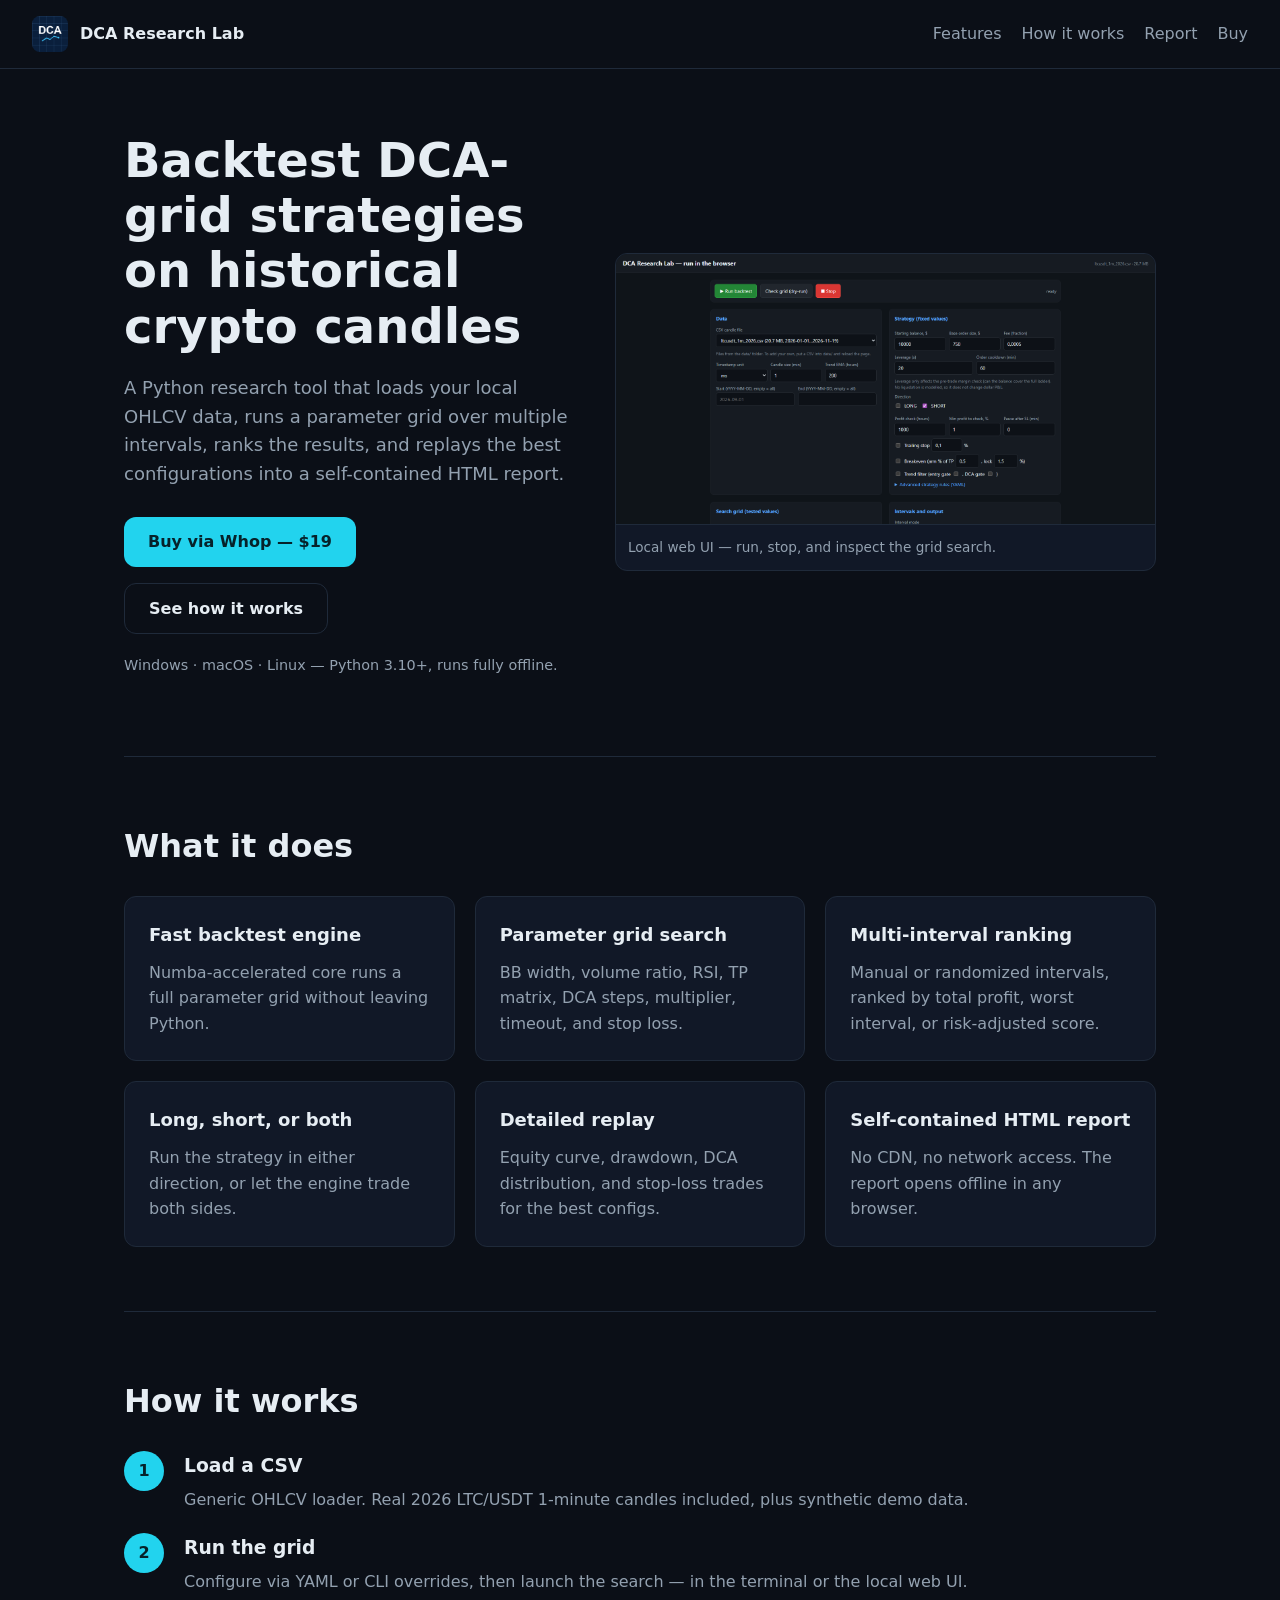
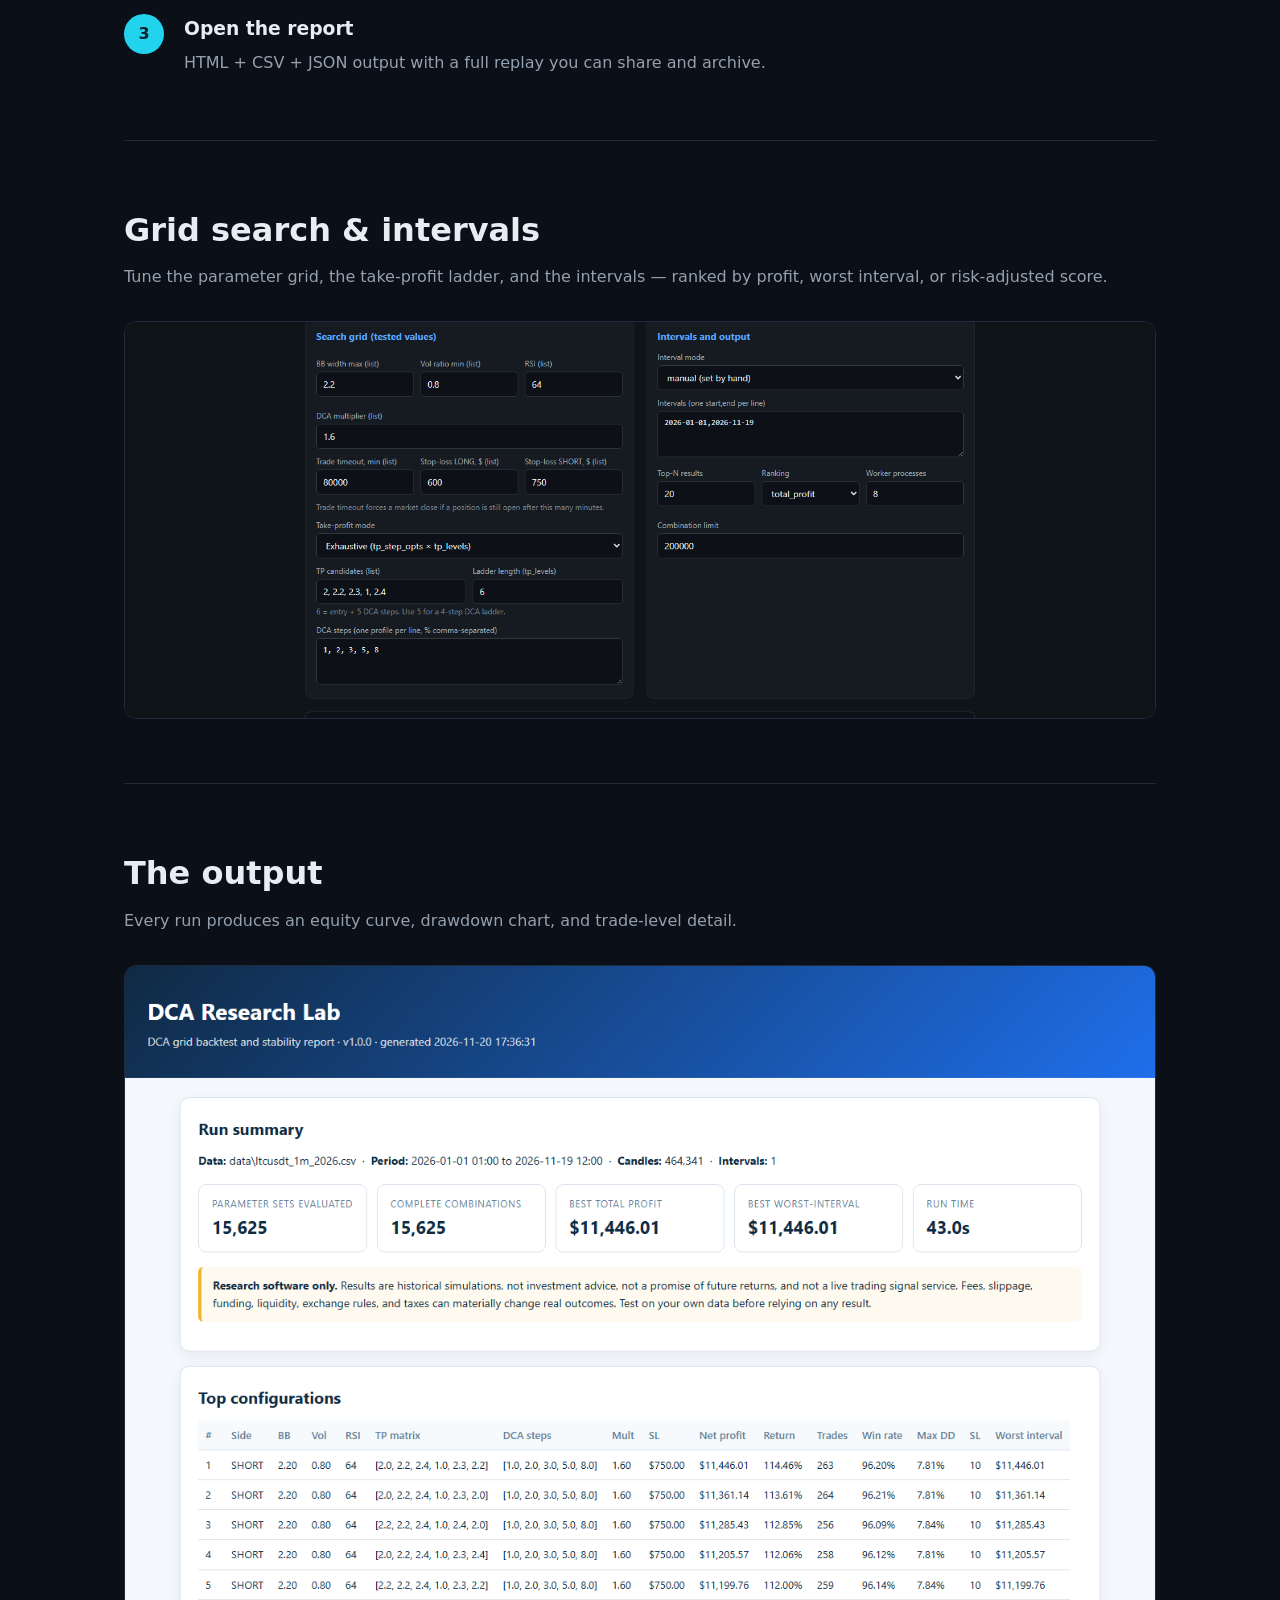
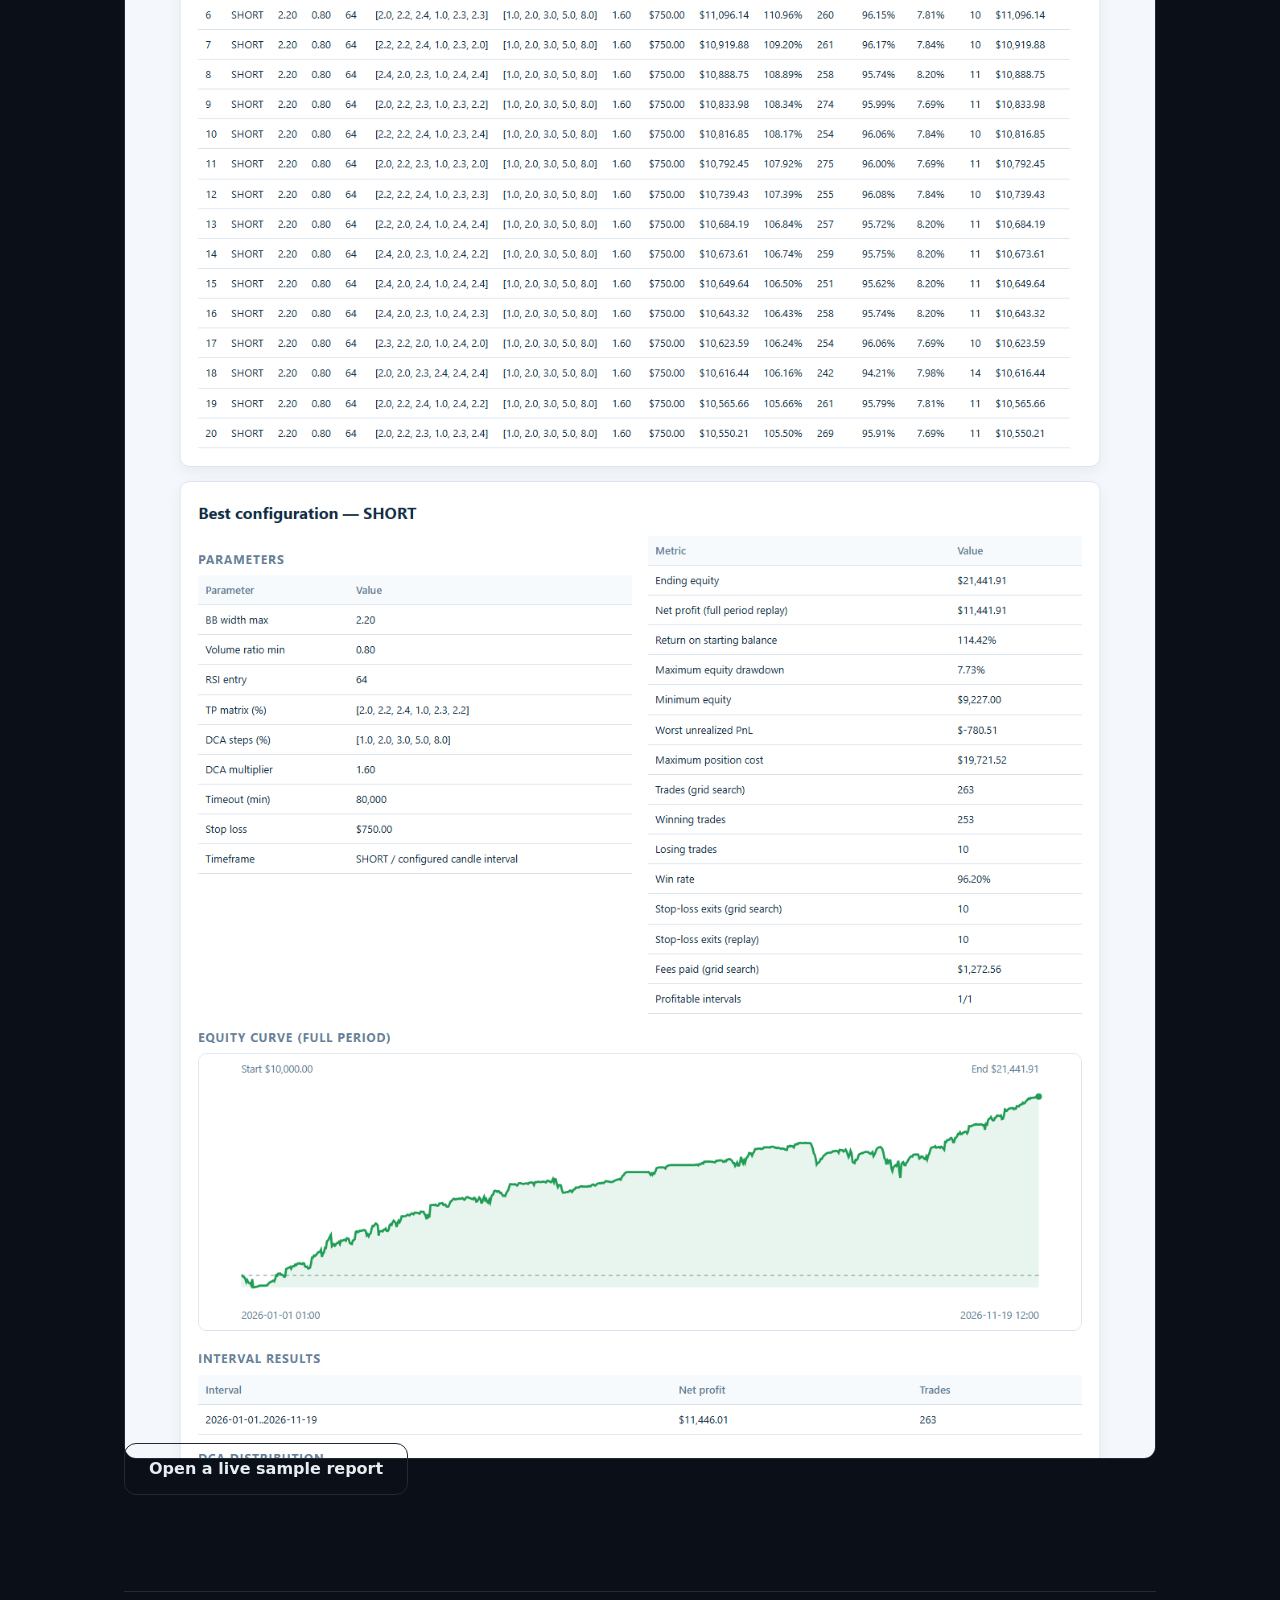
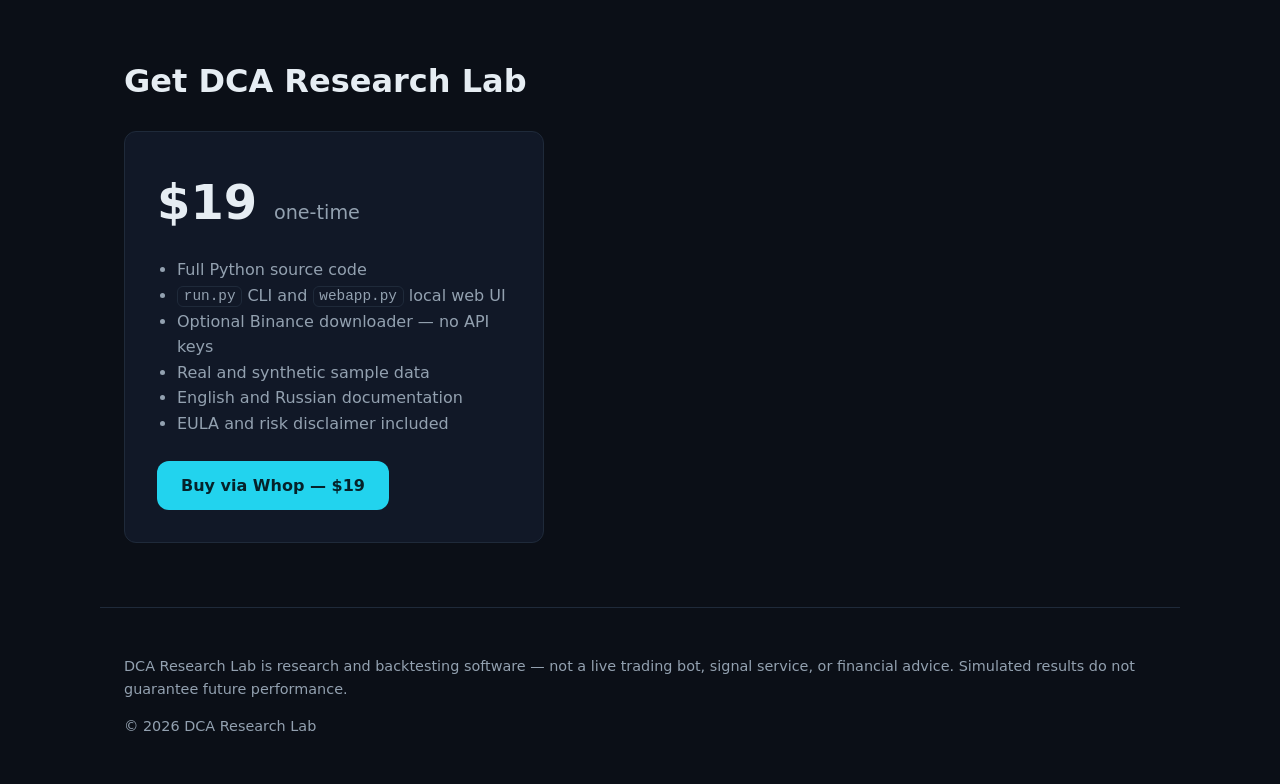
==== commit 84ece0b9: "Add live sample report for Codester demo URL" ====
--- a/index.html
+++ b/index.html
@@ -96,6 +96,7 @@
       <figure class="report-shot">
         <img src="img/report.png" alt="DCA Research Lab HTML report" width="1280" height="2600" />
       </figure>
+      <p class="section-lede"><a class="btn btn-ghost" href="report.html" target="_blank" rel="noopener">Open a live sample report</a></p>
     </section>
 
     <section id="buy" class="section">
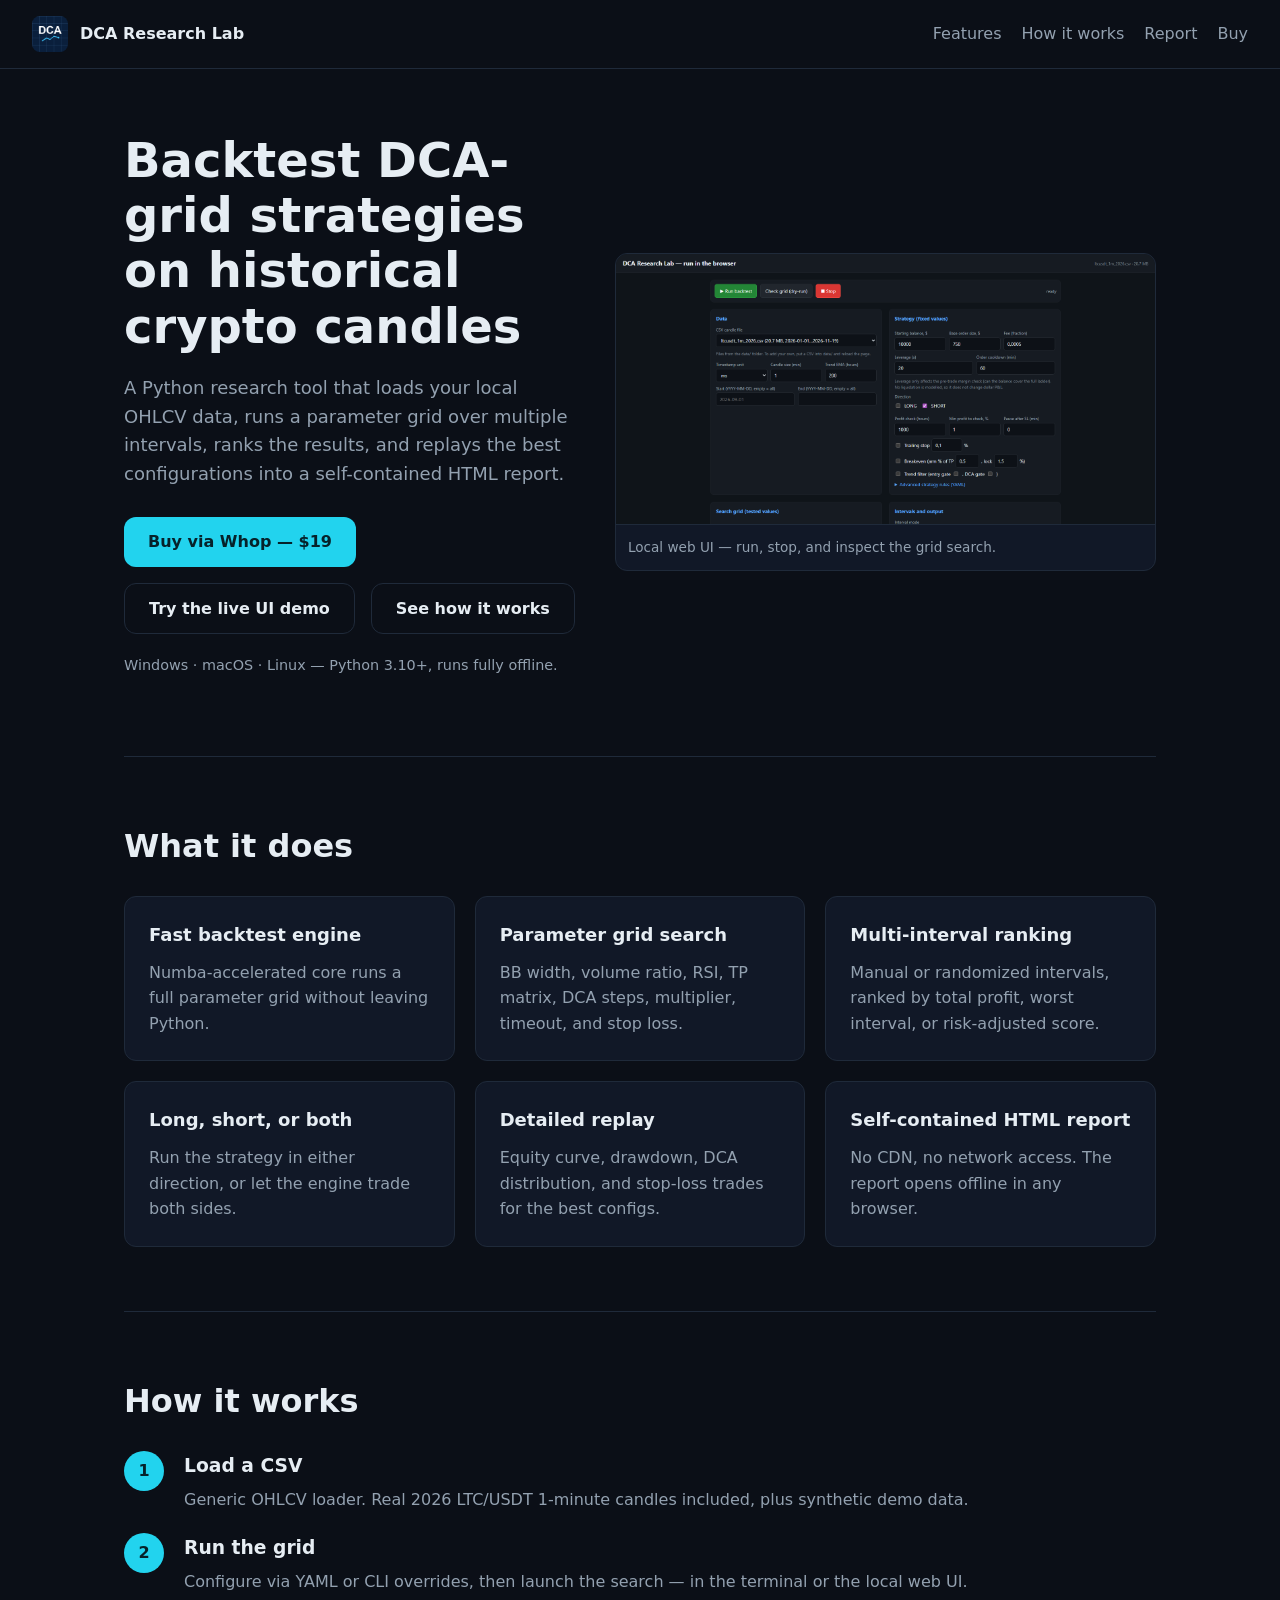
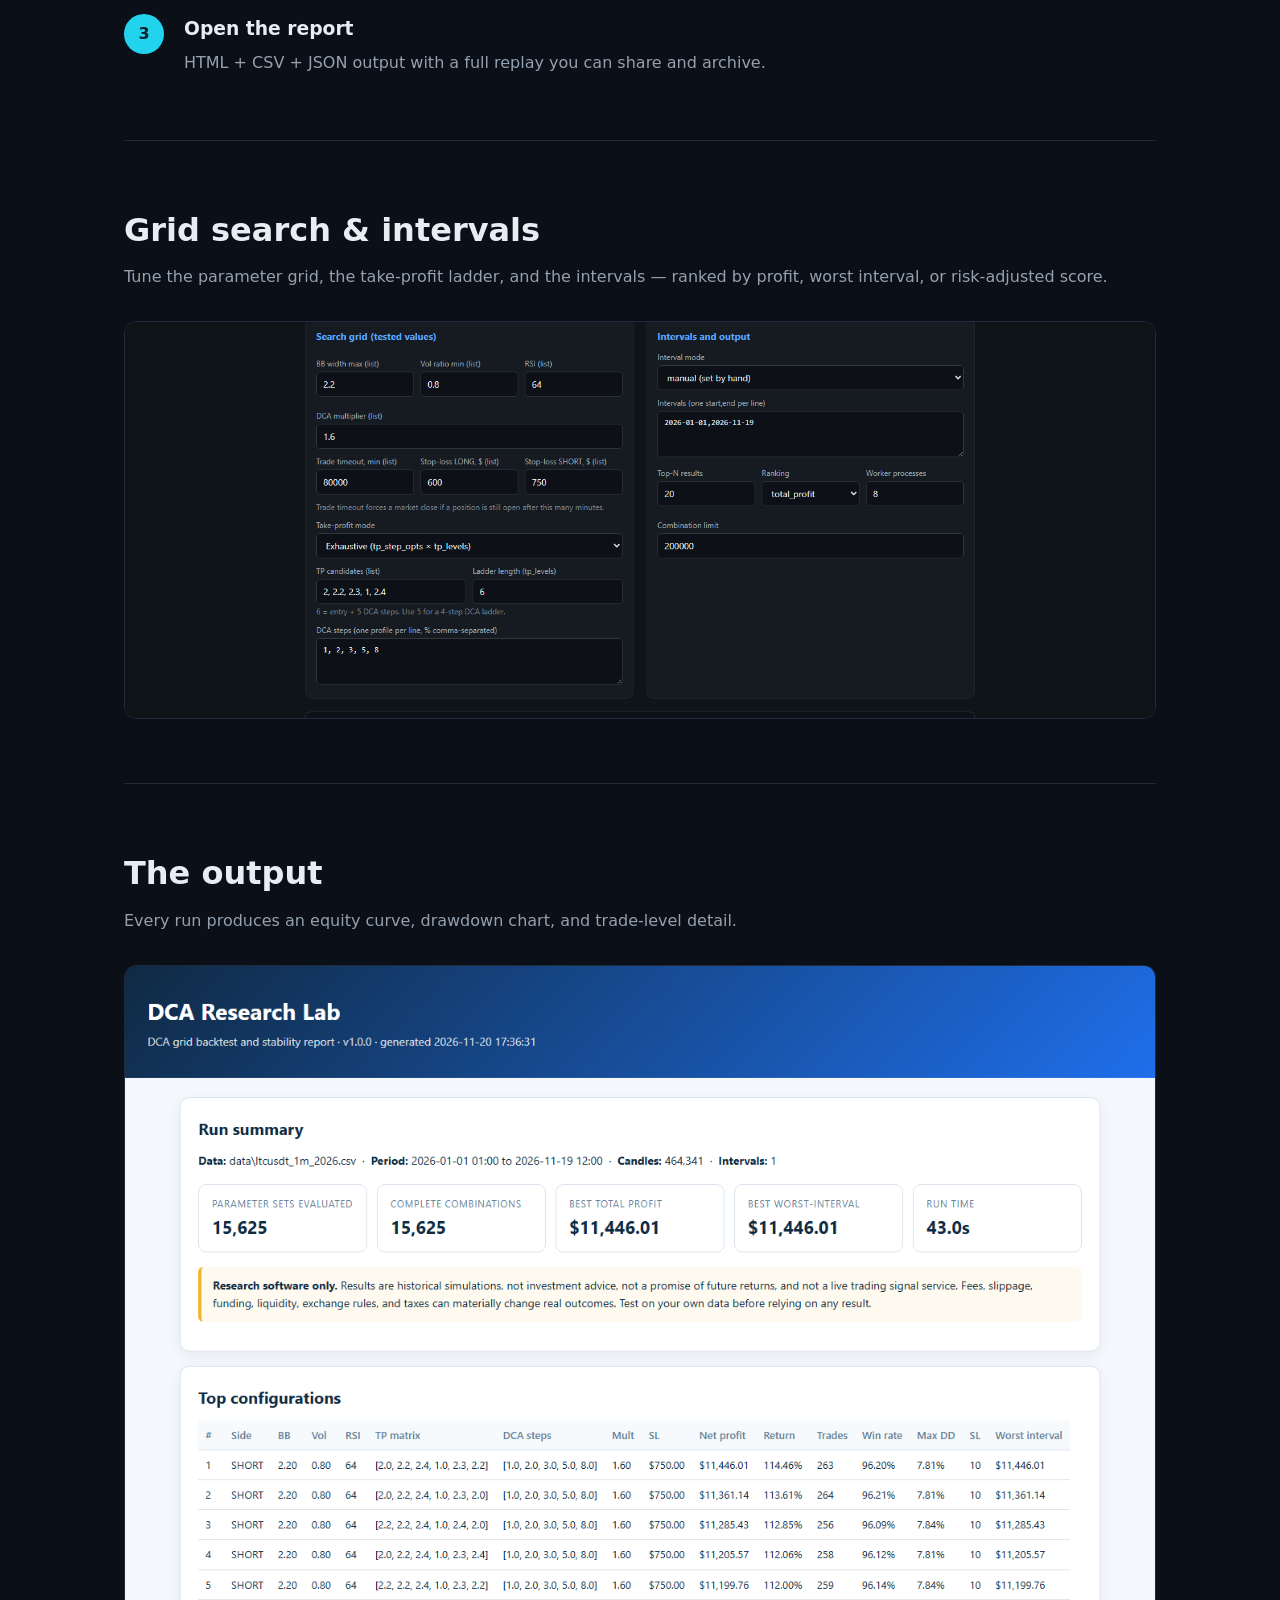
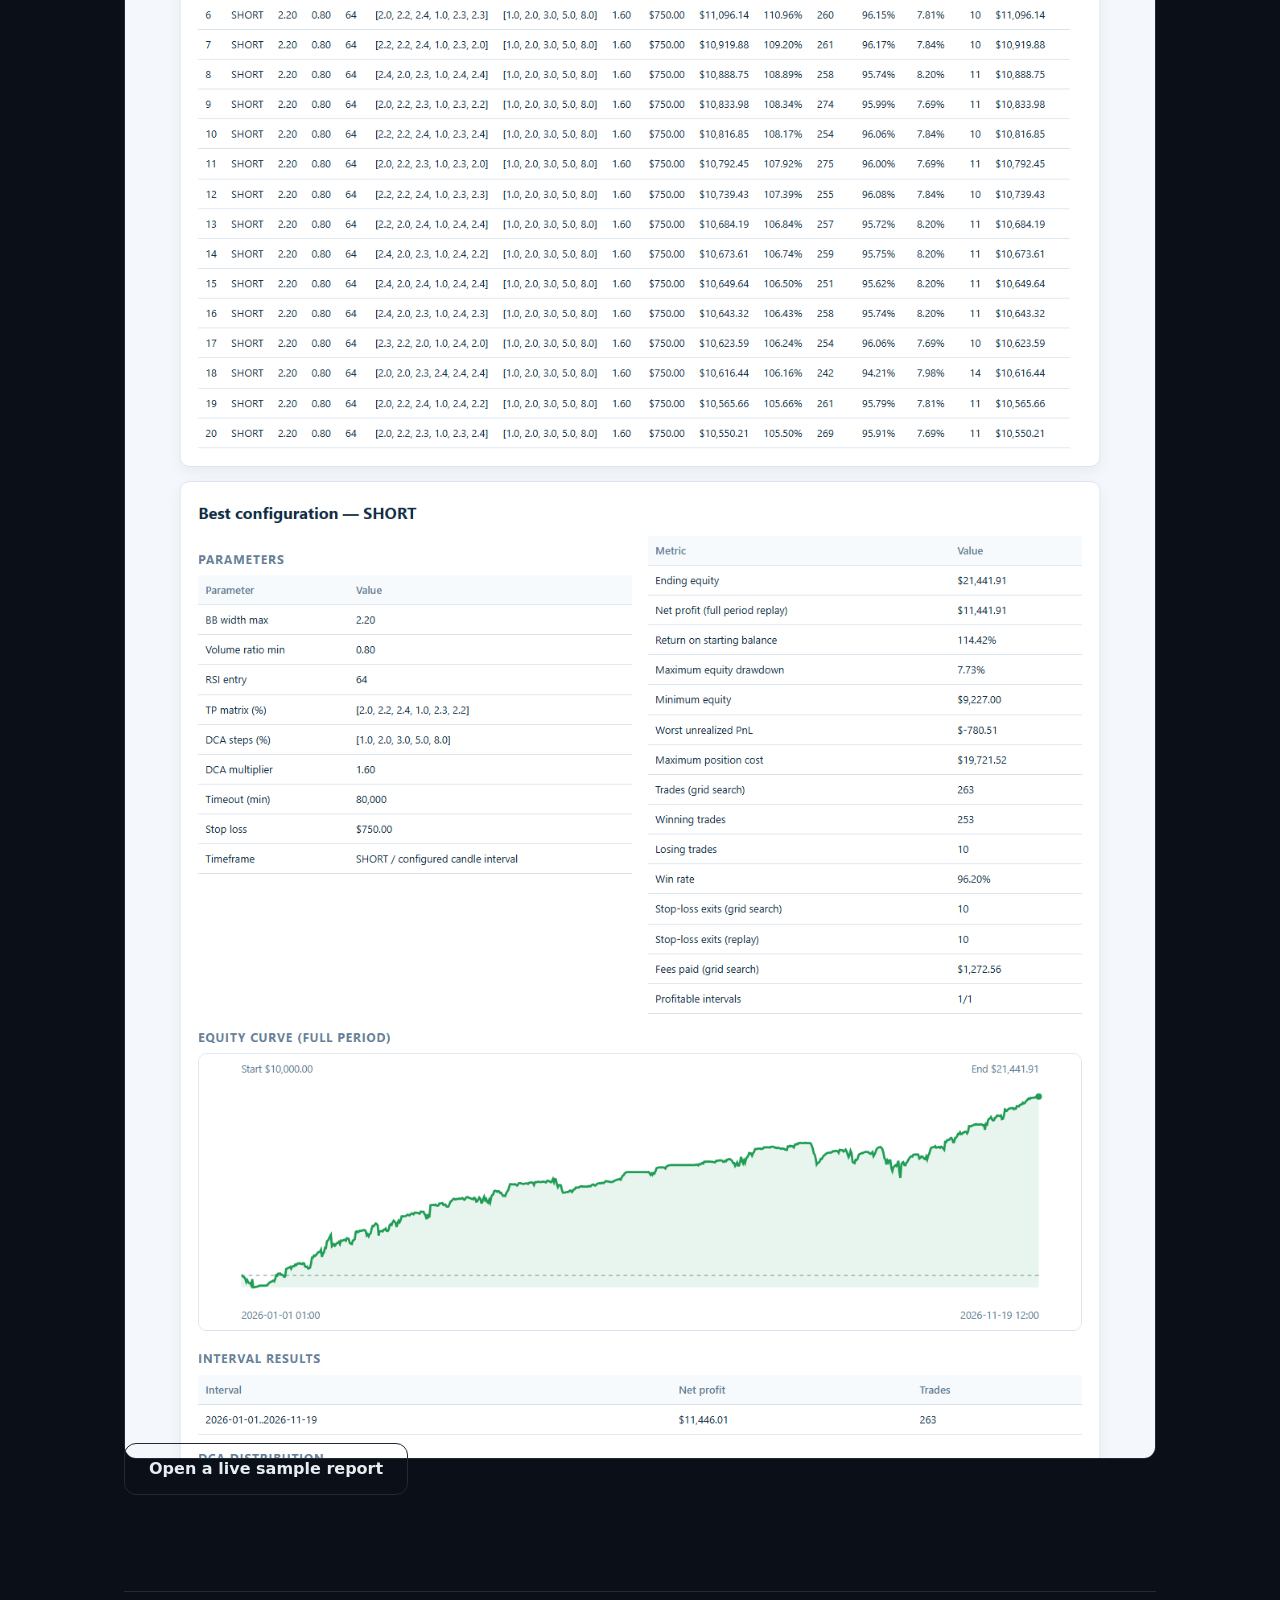
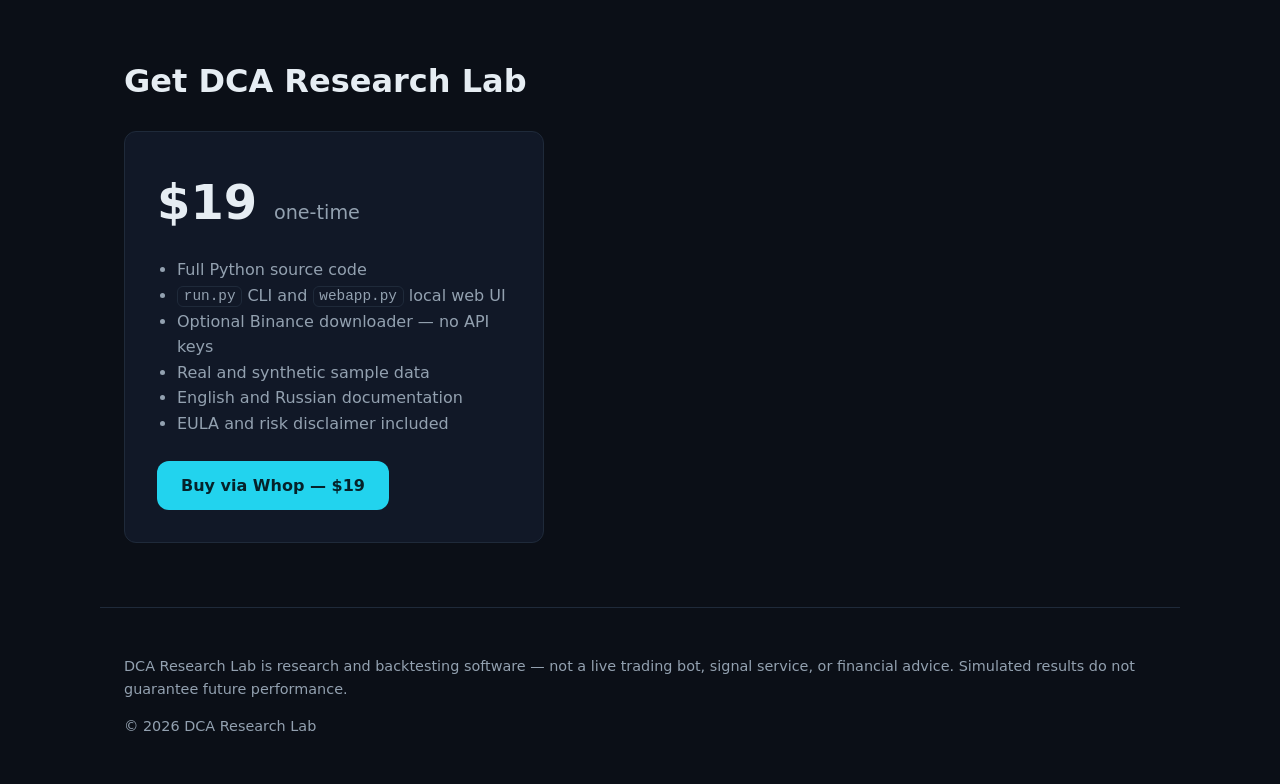
==== commit 9f869215: "Add interactive UI demo page" ====
--- a/index.html
+++ b/index.html
@@ -33,6 +33,7 @@
         </p>
         <div class="cta-row">
           <a class="btn btn-primary" href="https://dca-ltc.whop.site/" target="_blank" rel="noopener">Buy via Whop — $19</a>
+          <a class="btn btn-ghost" href="demo.html" target="_blank" rel="noopener">Try the live UI demo</a>
           <a class="btn btn-ghost" href="#how">See how it works</a>
         </div>
         <p class="hint">Windows · macOS · Linux — Python 3.10+, runs fully offline.</p>
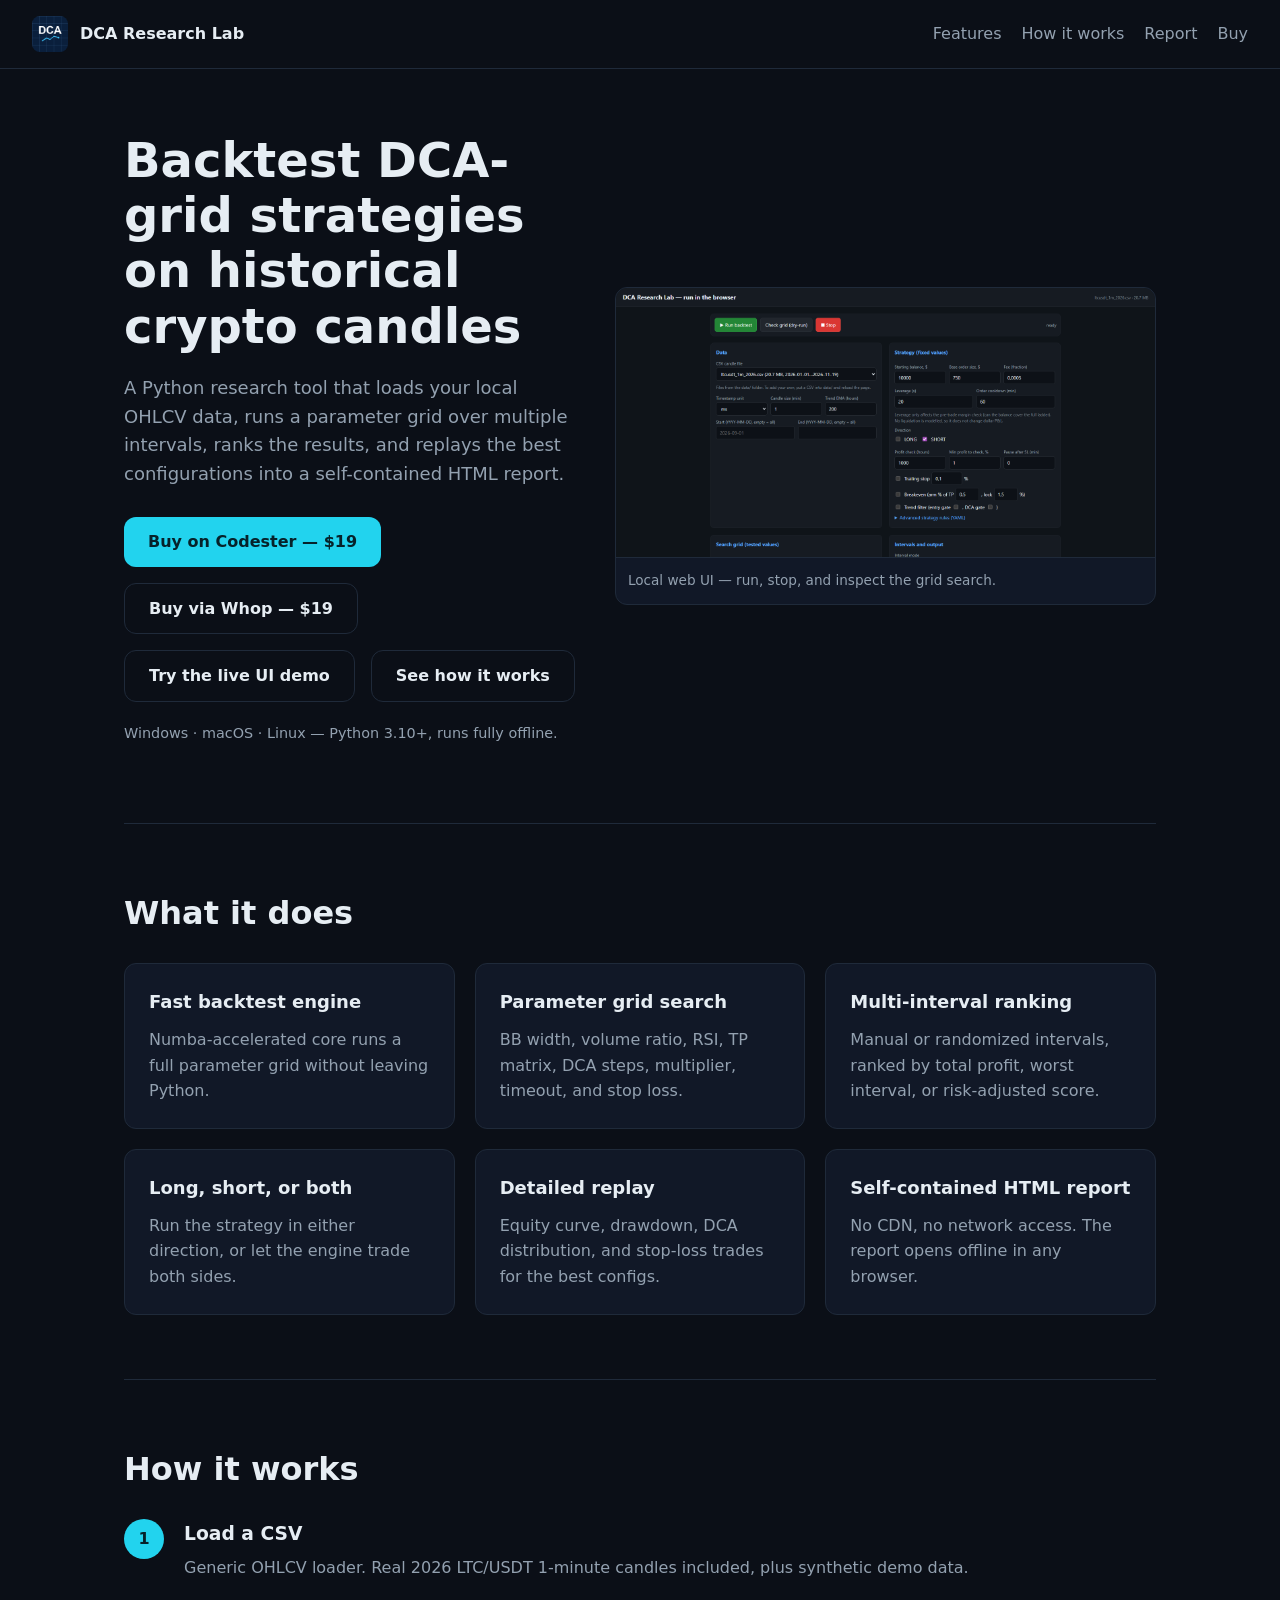
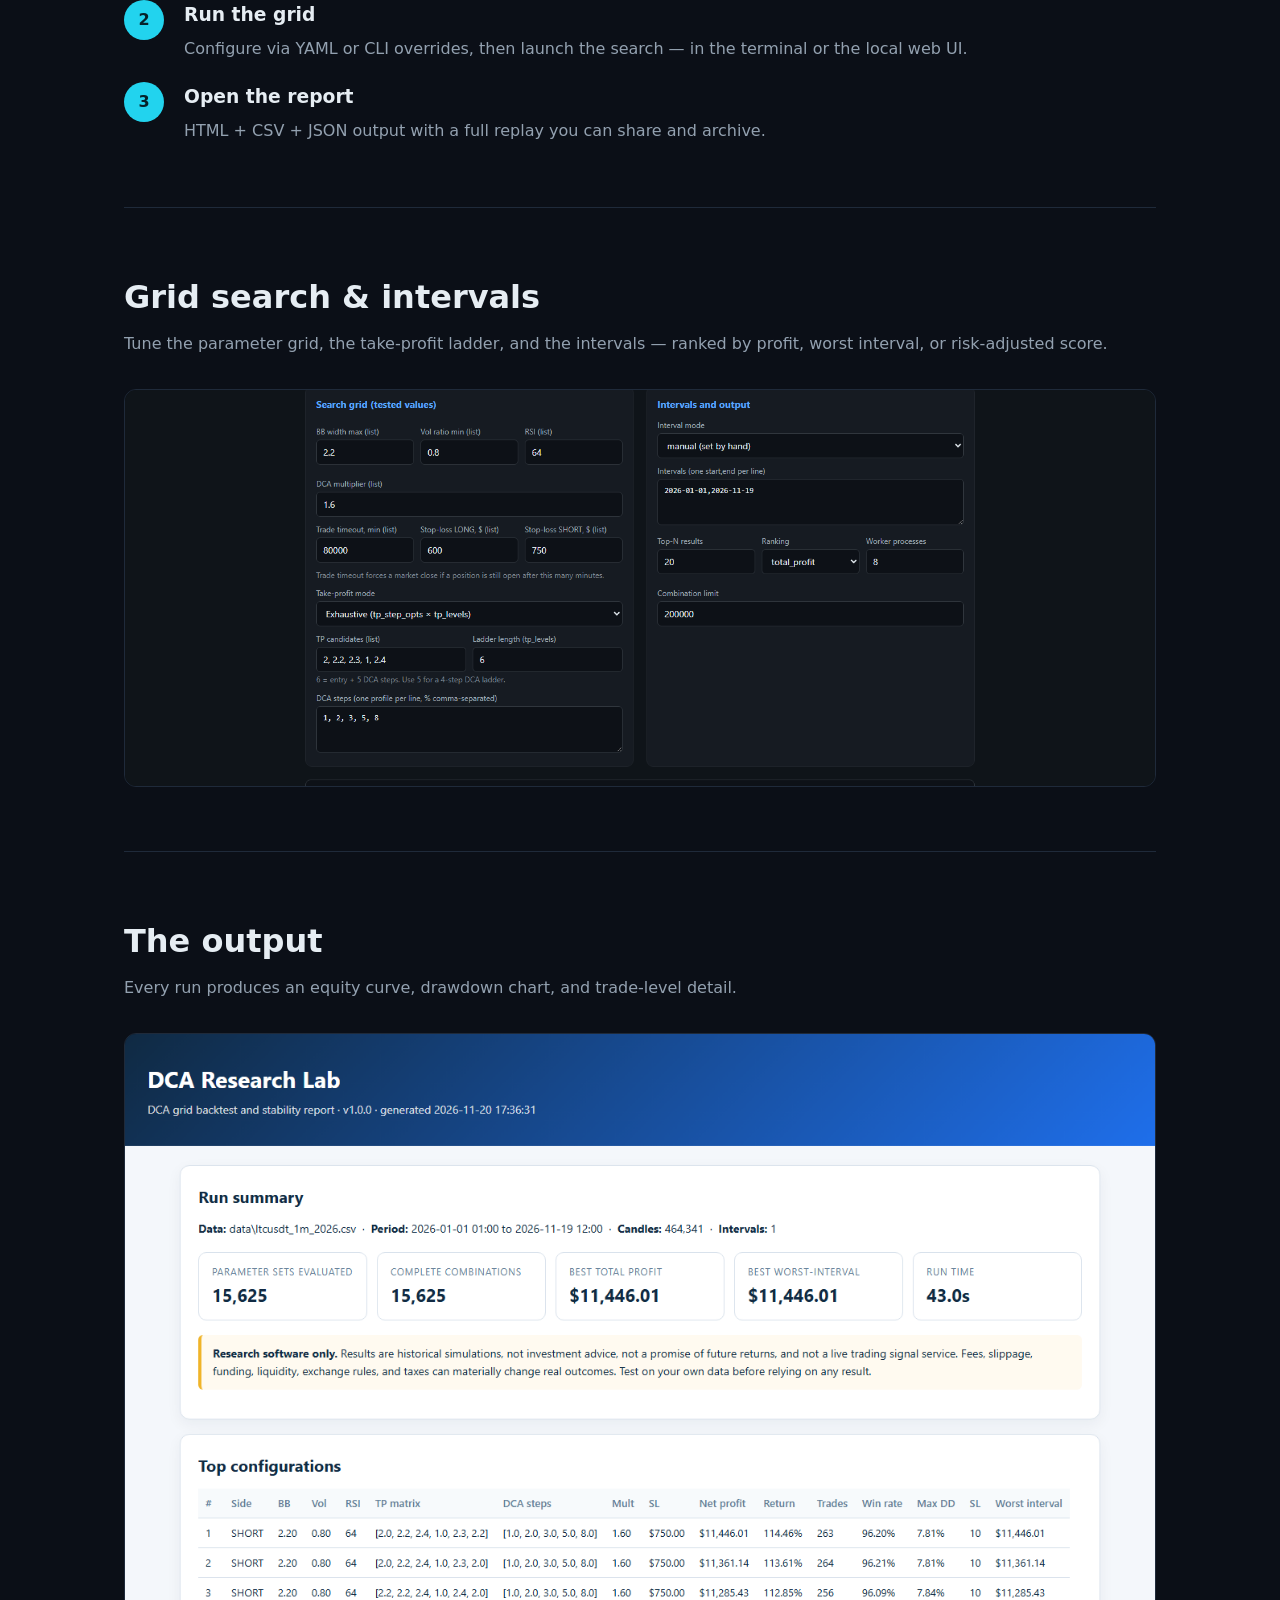
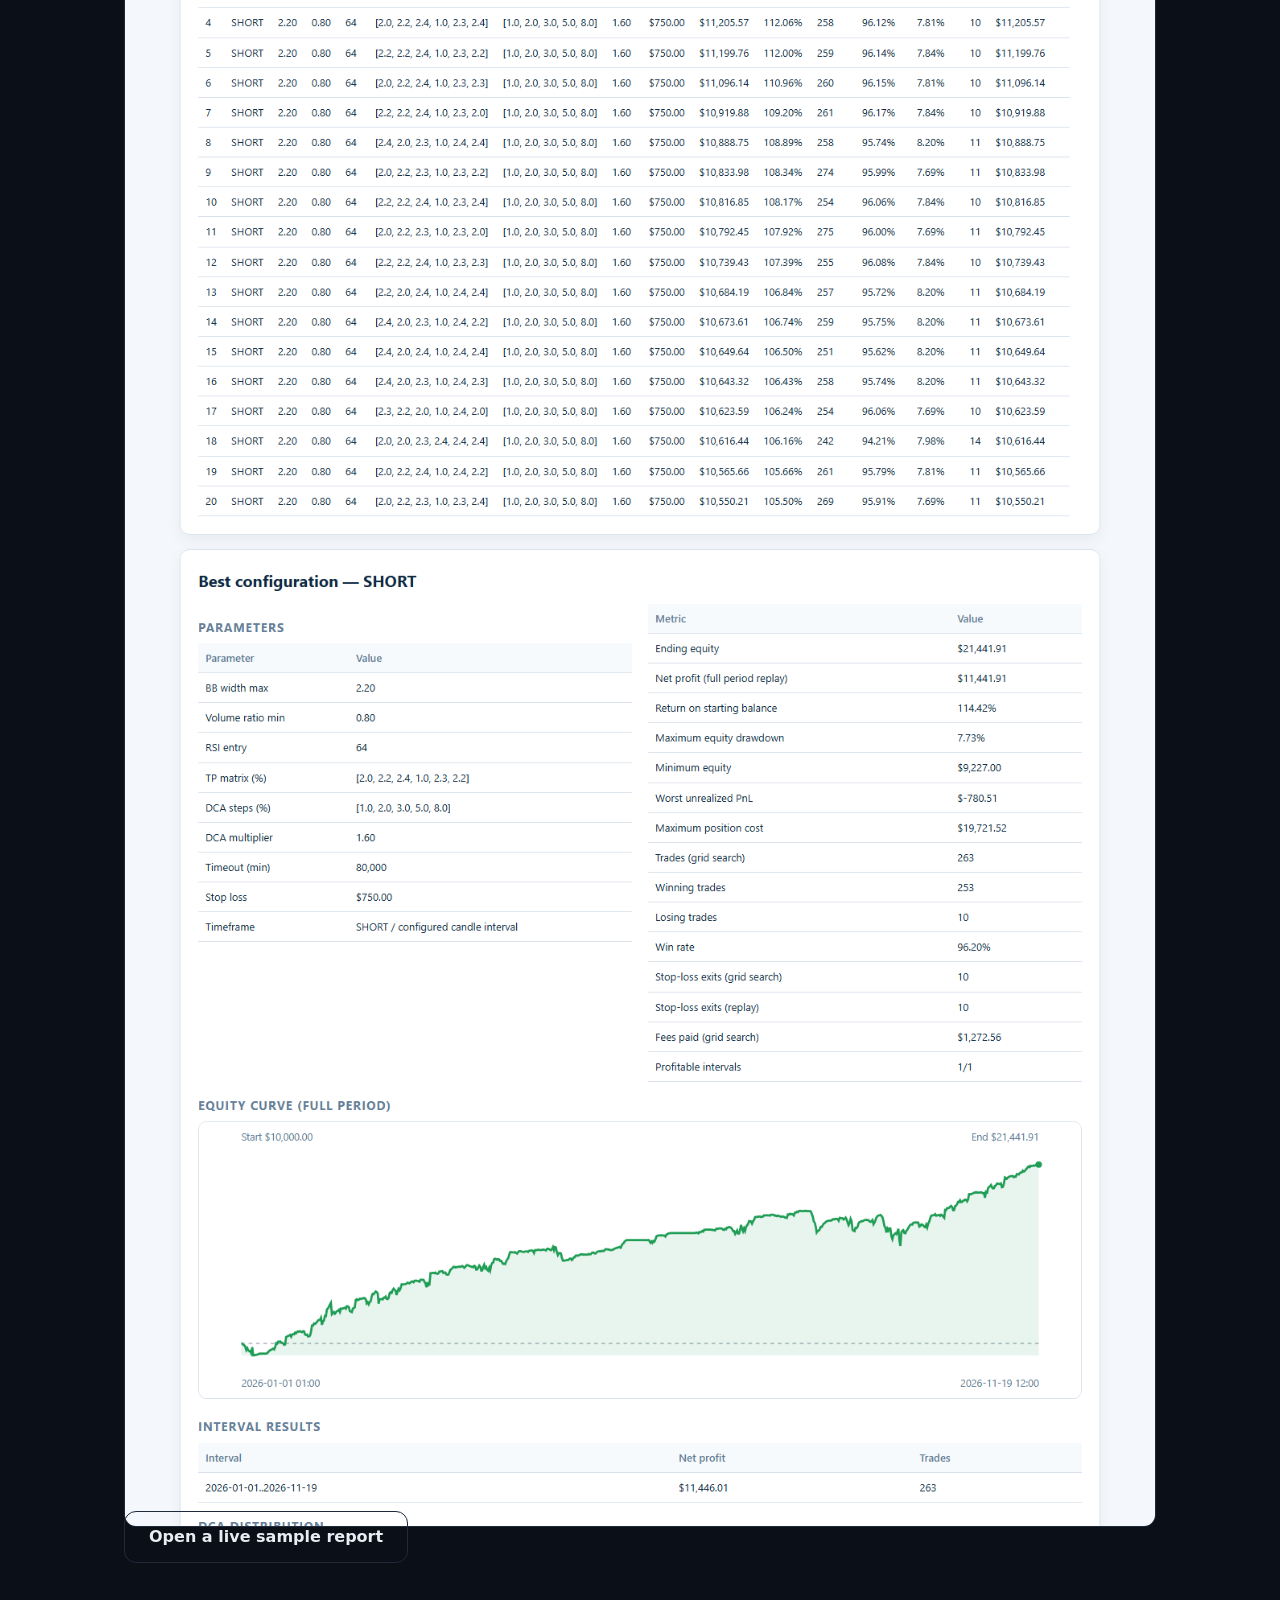
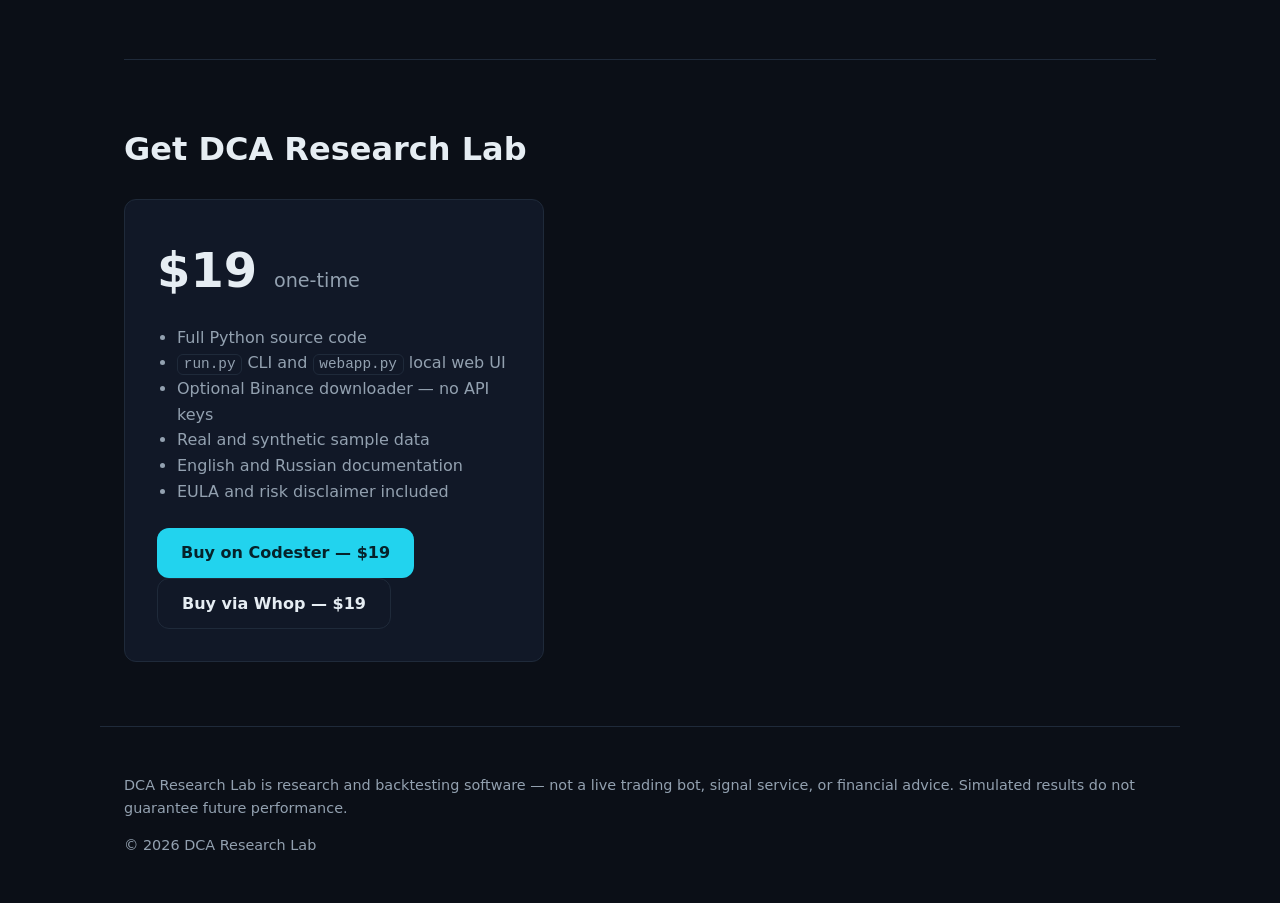
==== commit a4c64f2b: "Add Codester buy button with affiliate link" ====
--- a/index.html
+++ b/index.html
@@ -32,7 +32,8 @@
           configurations into a self-contained HTML report.
         </p>
         <div class="cta-row">
-          <a class="btn btn-primary" href="https://dca-ltc.whop.site/" target="_blank" rel="noopener">Buy via Whop — $19</a>
+          <a class="btn btn-primary" href="https://www.codester.com/items/76673/dca-research-lab-python-strategy-backtester?ref=coolbeat" target="_blank" rel="noopener">Buy on Codester — $19</a>
+          <a class="btn btn-ghost" href="https://dca-ltc.whop.site/" target="_blank" rel="noopener">Buy via Whop — $19</a>
           <a class="btn btn-ghost" href="demo.html" target="_blank" rel="noopener">Try the live UI demo</a>
           <a class="btn btn-ghost" href="#how">See how it works</a>
         </div>
@@ -112,7 +113,8 @@
           <li>English and Russian documentation</li>
           <li>EULA and risk disclaimer included</li>
         </ul>
-        <a class="btn btn-primary" href="https://dca-ltc.whop.site/" target="_blank" rel="noopener">Buy via Whop — $19</a>
+        <a class="btn btn-primary" href="https://www.codester.com/items/76673/dca-research-lab-python-strategy-backtester?ref=coolbeat" target="_blank" rel="noopener">Buy on Codester — $19</a>
+        <a class="btn btn-ghost" href="https://dca-ltc.whop.site/" target="_blank" rel="noopener">Buy via Whop — $19</a>
       </div>
     </section>
   </main>
